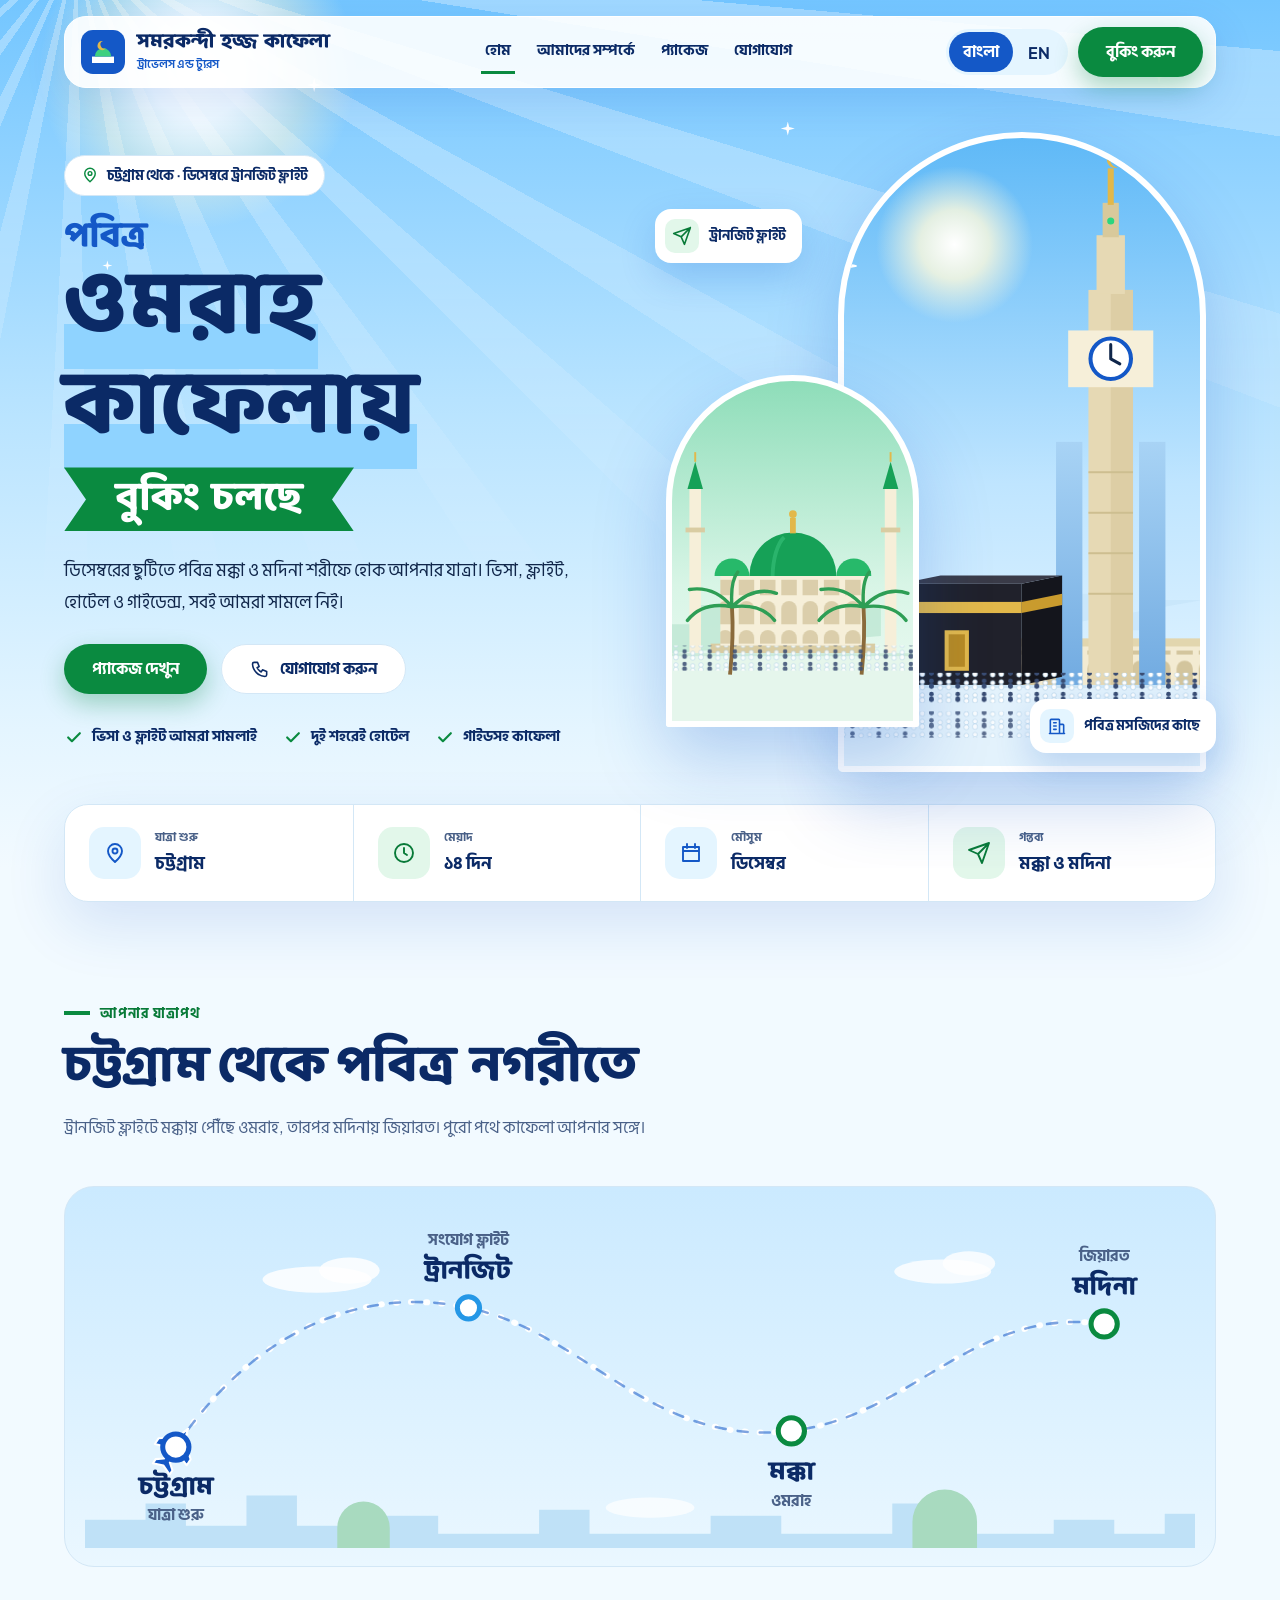
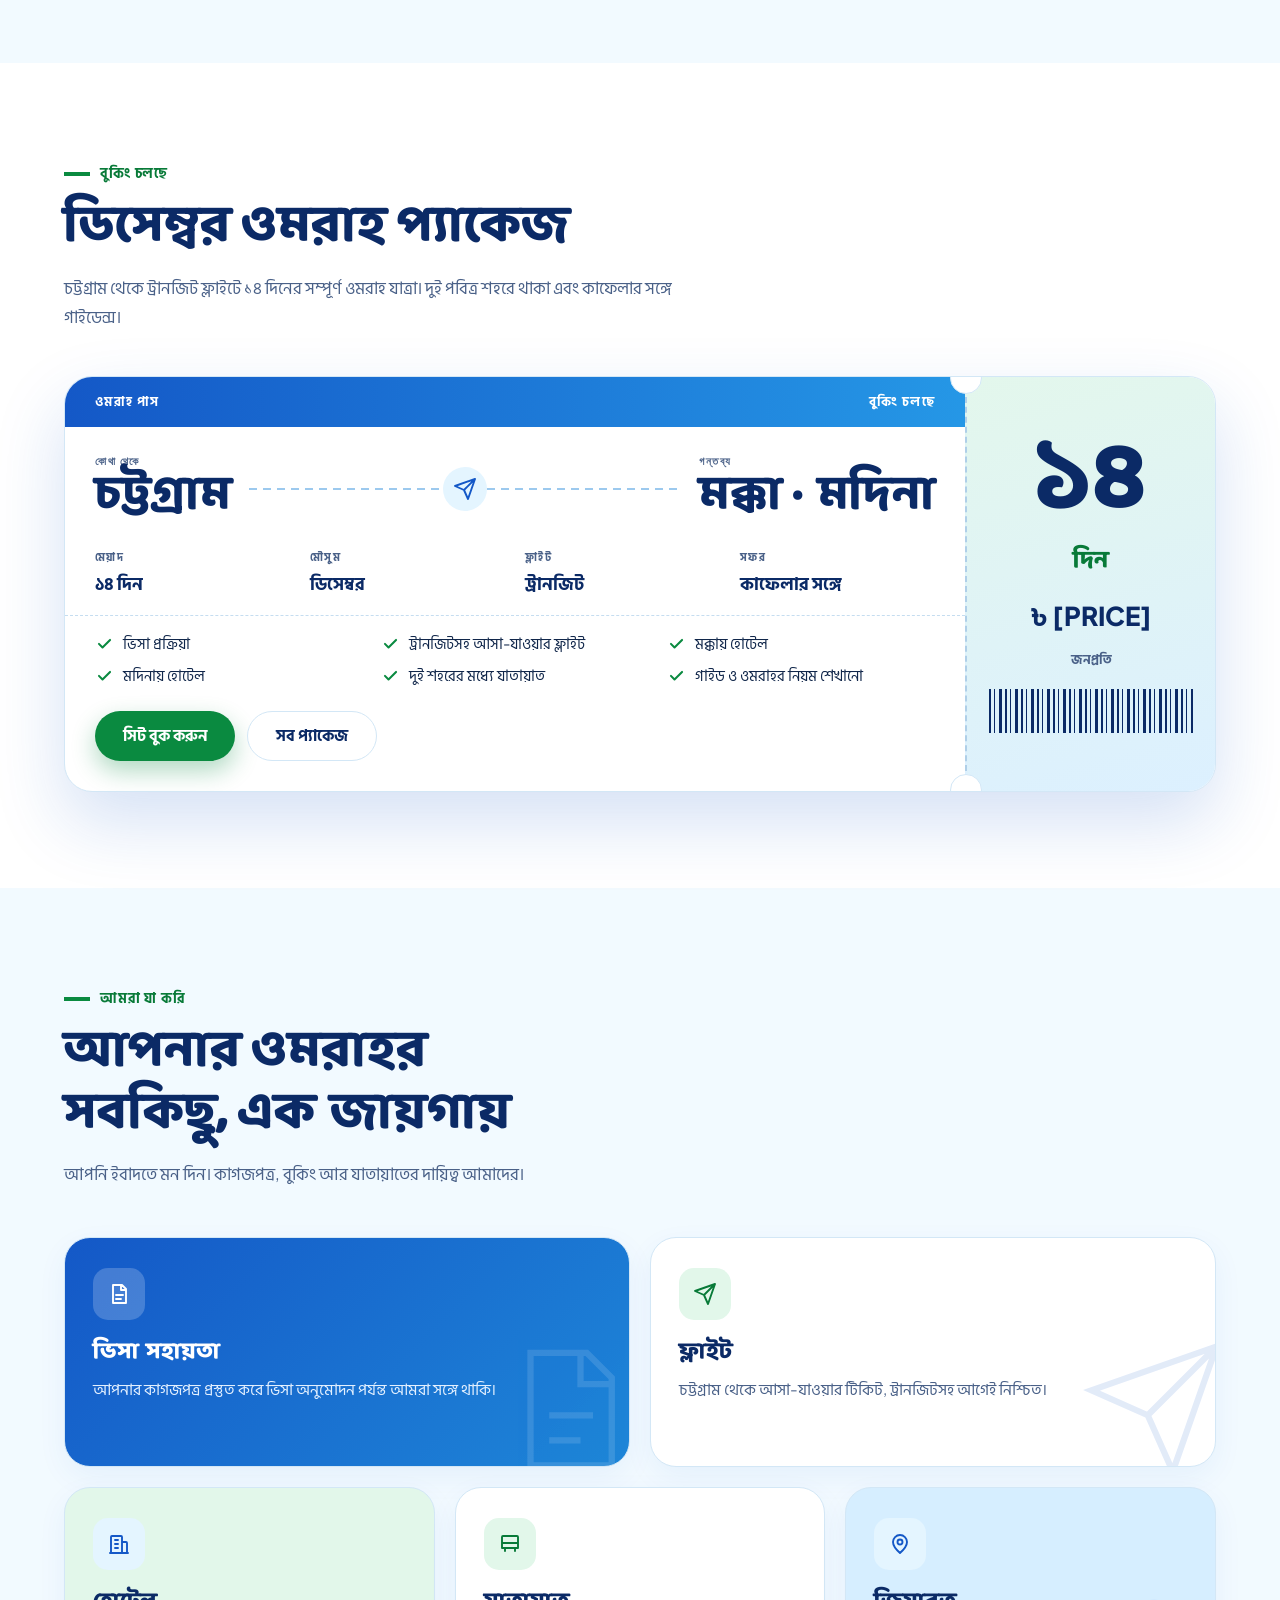
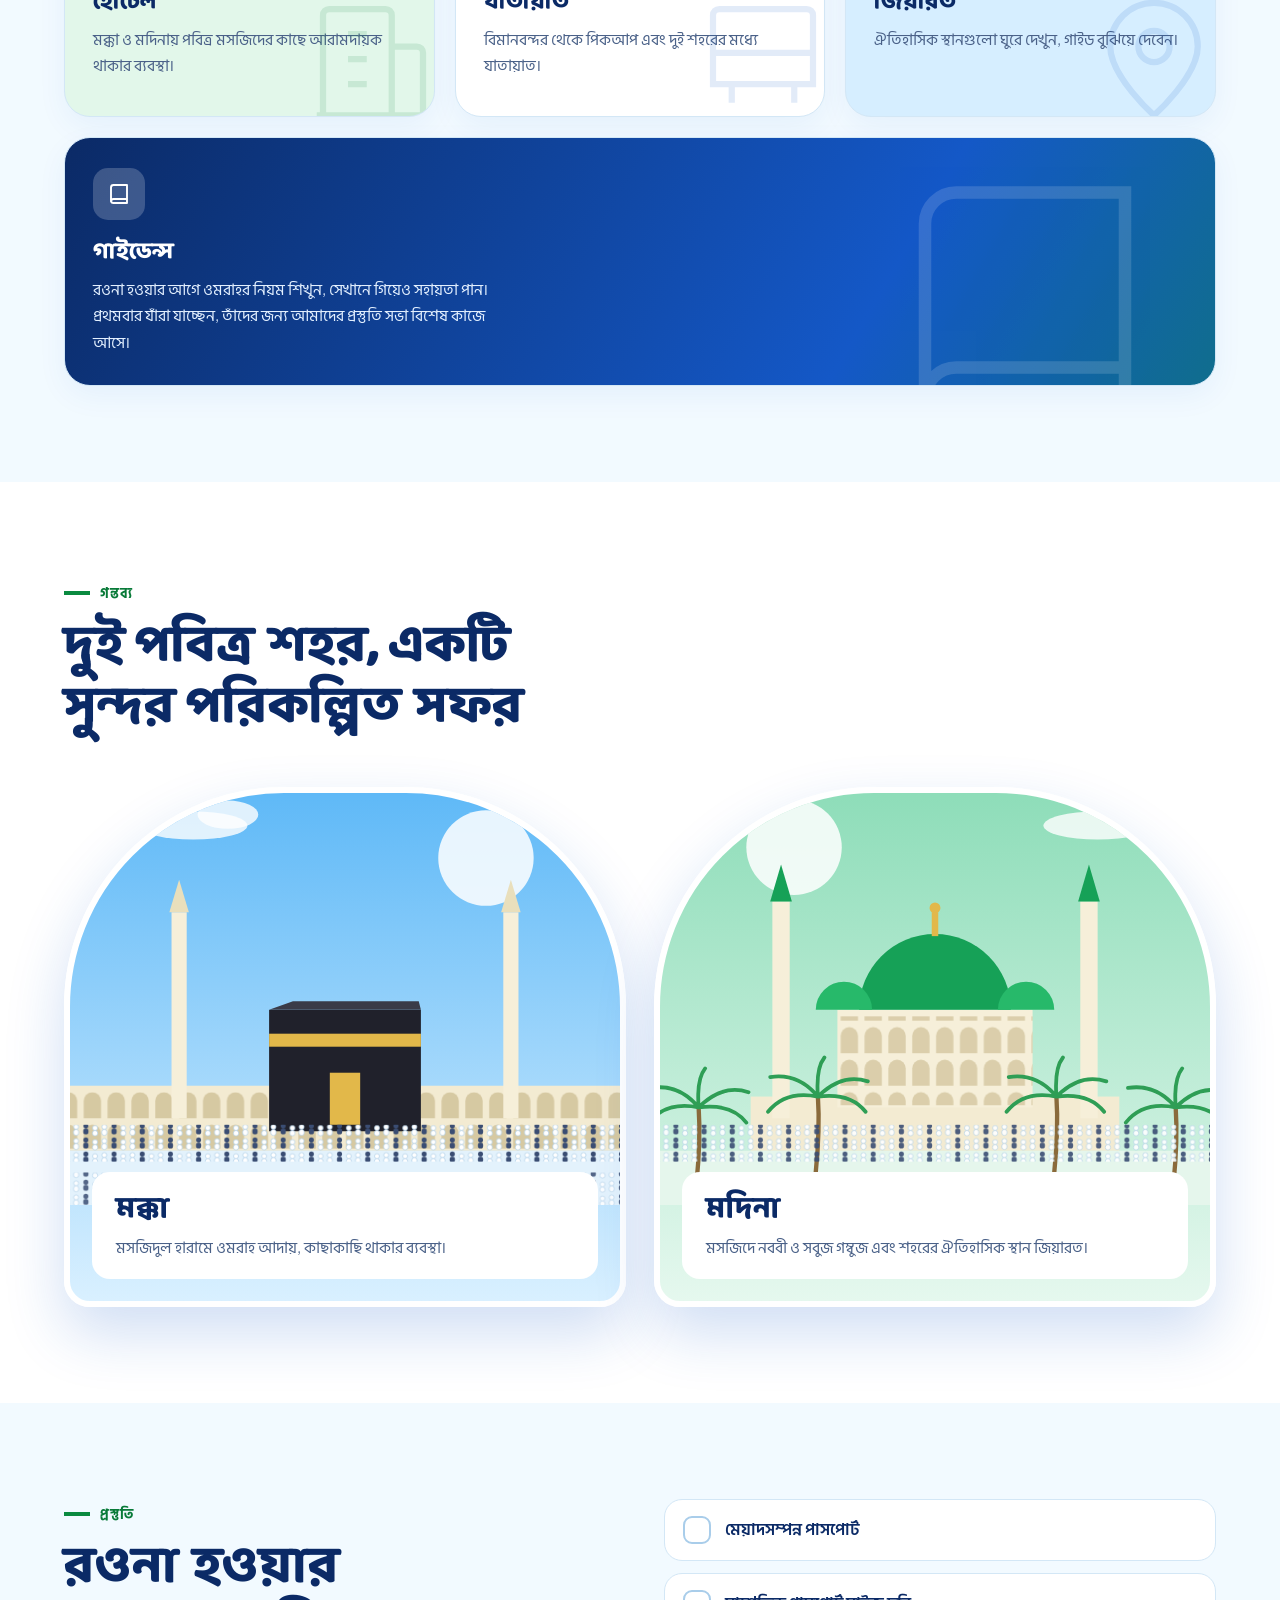
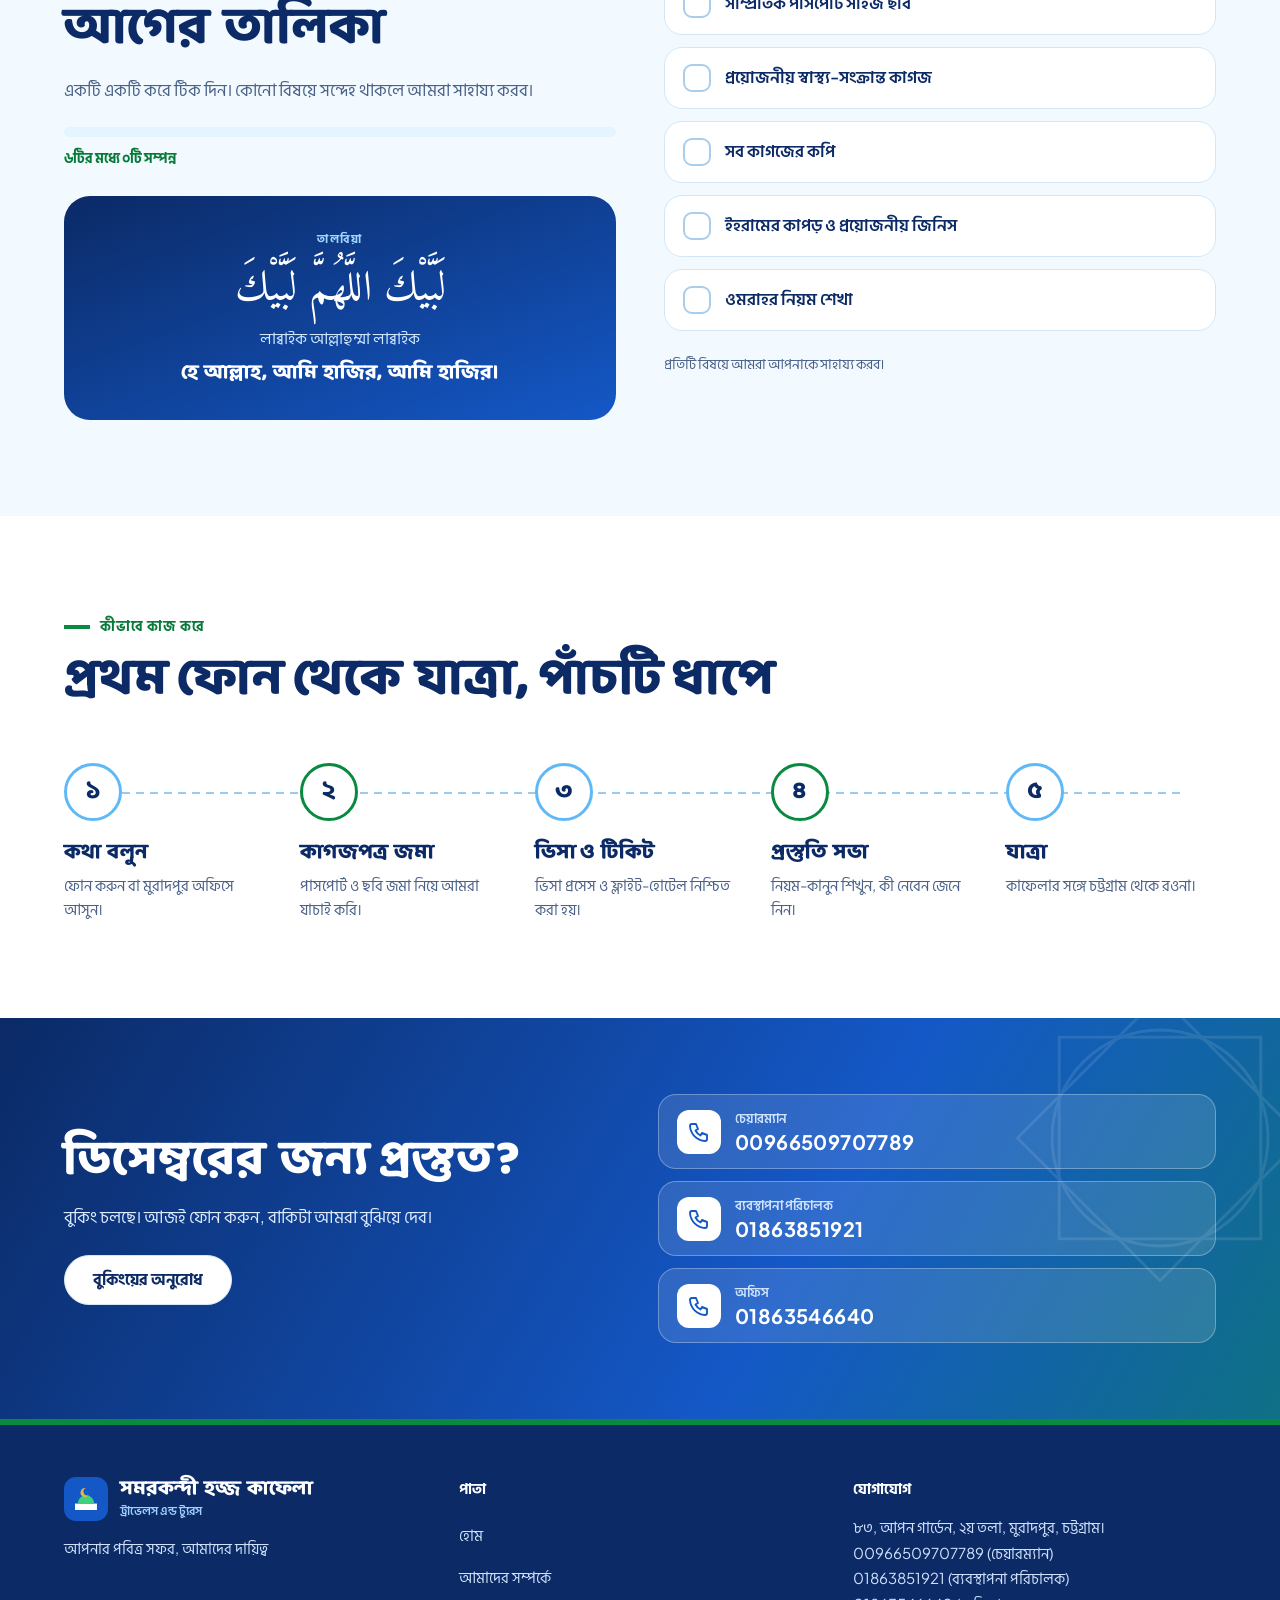
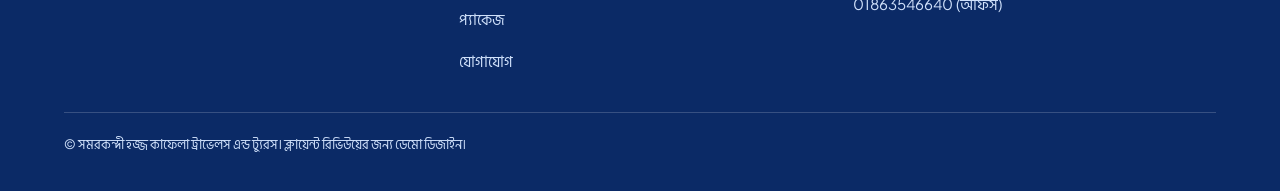
==== index.html @ 29c3125c "Initial commit" ====
<!doctype html>
<html lang="bn">
<head>
  <meta charset="utf-8">
  <meta name="viewport" content="width=device-width, initial-scale=1">
  <title data-i18n="meta_home_title">সমরকন্দী হজ্জ কাফেলা ট্রাভেলস এন্ড ট্যুরস | হজ্জ ও ওমরাহ, চট্টগ্রাম</title>
  <meta name="description" content="চট্টগ্রামের মুরাদপুর থেকে হজ্জ ও ওমরাহ প্যাকেজ: ভিসা, ফ্লাইট, হোটেল ও অভিজ্ঞ গাইড একসাথে।" data-i18n-attr="content:meta_home_desc">
  
  <meta name="theme-color" content="#1458C7">
  <meta property="og:type" content="website">
  <meta property="og:title" content="Samarkandi Hajj Kafela Travels & Tours | Hajj & Umrah, Chattogram">
  <link rel="icon" href="assets/favicon.svg" type="image/svg+xml">
  <link rel="preconnect" href="https://fonts.googleapis.com">
  <link rel="preconnect" href="https://fonts.gstatic.com" crossorigin>
  <link rel="stylesheet" href="https://fonts.googleapis.com/css2?family=Amiri&family=Baloo+Da+2:wght@600;800&family=Hind+Siliguri:wght@400;600&family=Plus+Jakarta+Sans:wght@500;700;800&display=swap">
  <link rel="stylesheet" href="css/styles.css">
  <script type="application/ld+json">
  {
    "@context": "https://schema.org",
    "@type": "TravelAgency",
    "name": "সমরকন্দী হজ্জ কাফেলা ট্রাভেলস এন্ড ট্যুরস",
    "alternateName": "Samarkandi Hajj Kafela Travels & Tours",
    "address": { "@type": "PostalAddress", "streetAddress": "83 Apon Garden, 2nd floor, Muradpur", "addressLocality": "Chattogram", "addressCountry": "BD" },
    "telephone": "+8801863546640"
  }
  </script>
</head>
<body>
<a class="skip" href="#main" data-i18n="skip">মূল অংশে যান</a>
<div class="shell">
  <svg width="0" height="0" style="position:absolute" aria-hidden="true">
    <defs>
      <pattern id="crowd" width="26" height="13" patternUnits="userSpaceOnUse">
        <circle cx="4" cy="4" r="2.3" fill="#fff" stroke="#A9CCE6" stroke-width=".6"/>
        <rect x="1.6" y="6.4" width="4.8" height="5.4" rx="2.2" fill="#fff" stroke="#A9CCE6" stroke-width=".6"/>
        <circle cx="13" cy="3" r="2.3" fill="#3A4D73"/>
        <rect x="10.6" y="5.4" width="4.8" height="5.4" rx="2.2" fill="#3A4D73"/>
        <circle cx="21.5" cy="5" r="2.3" fill="#fff" stroke="#A9CCE6" stroke-width=".6"/>
        <rect x="19.1" y="7.4" width="4.8" height="4.8" rx="2.2" fill="#fff" stroke="#A9CCE6" stroke-width=".6"/>
      </pattern>
      <pattern id="arch" width="22" height="30" patternUnits="userSpaceOnUse">
        <path d="M3 30V14a8 8 0 0 1 16 0v16z" fill="#B9A672"/>
      </pattern>
      <linearGradient id="glassg" x1="0" y1="0" x2="0" y2="1">
        <stop offset="0" stop-color="#A8D3F5"/>
        <stop offset="1" stop-color="#6FA9E0"/>
      </linearGradient>
      <g id="palm">
        <path d="M0 0q4-40 2-70" stroke="#8A6A3B" stroke-width="4" fill="none"/>
        <path d="M2 -70q-30-6-46 14M2 -70q-18-22-44-18M2 -70q22-22 46-14M2 -70q30-4 44 14M2 -70q-2-26 6-36" stroke="#2E9E55" stroke-width="3.5" stroke-linecap="round" fill="none"/>
      </g>
      <g id="bird">
        <path d="M1 8Q6 0 12 6Q18 0 23 8" fill="none" stroke="#1B3B6B" stroke-width="1.8" stroke-linecap="round"/>
      </g>
    </defs>
  </svg>
  <div class="top">
    <div class="deco" aria-hidden="true">
      <div class="rays">
      </div>
      <div class="sun">
      </div>
      <span class="sp" style="left:24%;top:9%"></span> <span class="sp" style="left:44%;top:5%;animation-delay:-1.2s"></span> <span class="sp" style="left:61%;top:14%;animation-delay:-2.4s"></span> <span class="sp" style="left:90%;top:8%;animation-delay:-.6s"></span> <span class="sp" style="left:8%;top:30%;animation-delay:-2.9s;width:10px;height:10px"></span>
      <div class="cl" style="top:12%;animation-duration:95s;animation-delay:-30s">
      </div>
      <div class="cl" style="top:34%;width:280px;animation-duration:130s;animation-delay:-100s;opacity:.8">
      </div>
      <div class="cl" style="top:52%;width:180px;animation-duration:110s;animation-delay:-55s;opacity:.7">
      </div>
      <div class="bd" style="top:18%;animation-duration:46s;animation-delay:-8s">
        <svg viewBox="0 0 24 10">
          <path d="M1 8Q6 0 12 6Q18 0 23 8"/>
        </svg>
      </div>
      <div class="bd" style="top:26%;width:20px;animation-duration:58s;animation-delay:-30s">
        <svg viewBox="0 0 24 10">
          <path d="M1 8Q6 0 12 6Q18 0 23 8"/>
        </svg>
      </div>
      <div class="bd" style="top:11%;width:16px;animation-duration:64s;animation-delay:-45s">
        <svg viewBox="0 0 24 10">
          <path d="M1 8Q6 0 12 6Q18 0 23 8"/>
        </svg>
      </div>
    </div>
    <header class="nav">
      <div class="nav-in">
        <a class="brand" href="index.html" aria-label="হোম পেজ" data-i18n-attr="aria-label:home_page">
          <svg width="44" height="44" viewBox="0 0 48 48" aria-hidden="true">
            <rect width="48" height="48" rx="13" fill="#1458C7"/>
            <path d="M12 36h24v-7H12z" fill="#fff"/>
            <path d="M15 29a9 9 0 0 1 18 0z" fill="#3FD07F"/>
            <path d="M24 12a5 5 0 1 0 3 8 4 4 0 1 1-3-8z" fill="#E2B84A"/>
          </svg>
          <span><b data-i18n="samarkandi_hajj_kafela">সমরকন্দী হজ্জ কাফেলা</b><small data-i18n="travels_and_tours">ট্রাভেলস এন্ড ট্যুরস</small></span> </a>
        <nav class="links" aria-label="Main">
          <a class="nl on" aria-current="page" href="index.html" data-i18n="home">হোম</a> <a class="nl" aria-current="false" href="about.html" data-i18n="about_us">আমাদের সম্পর্কে</a> <a class="nl" aria-current="false" href="packages.html" data-i18n="packages">প্যাকেজ</a> <a class="nl" aria-current="false" href="contact.html" data-i18n="contact">যোগাযোগ</a>
        </nav>
        <div class="right">
          <div class="lang" role="group" aria-label="Language">
            <button type="button" class="on" data-lang="bn" lang="bn" aria-pressed="true" data-noi18n="1">
              বাংলা
            </button>
            <button type="button" class="" data-lang="en" lang="en" aria-pressed="false" data-noi18n="1">
              EN
            </button>
          </div>
          <a class="btn btn-g" href="contact.html" data-i18n="book_now">বুকিং করুন</a>
        </div>
      </div>
    </header>
    <div class="hero">
      <div>
        <span class="pill">
          <svg class="ic" viewBox="0 0 24 24">
            <path d="M12 21s-7-6.2-7-11a7 7 0 0 1 14 0c0 4.8-7 11-7 11z"/>
            <circle cx="12" cy="10" r="2.5"/>
          </svg>
          <span data-i18n="from_chattogram_december_transit">চট্টগ্রাম থেকে · ডিসেম্বরে ট্রানজিট ফ্লাইট</span></span>
        <p class="h1a" data-i18n="sacred">
          পবিত্র
        </p>
        <h1 class="h1b">
          <span class="hl" data-i18n="umrah_kafela">ওমরাহ কাফেলায়</span>
        </h1>
        <div class="rib" data-i18n="bookings_open">
          বুকিং চলছে
        </div>
        <p class="lead" data-i18n="spend_your_december_break">
          ডিসেম্বরের ছুটিতে পবিত্র মক্কা ও মদিনা শরীফে হোক আপনার যাত্রা। ভিসা, ফ্লাইট, হোটেল ও গাইডেন্স, সবই আমরা সামলে নিই।
        </p>
        <div class="ctas">
          <a class="btn btn-g" href="packages.html" data-i18n="view_packages">প্যাকেজ দেখুন</a> <a class="btn btn-w" href="contact.html">
            <svg class="ic" viewBox="0 0 24 24">
              <path d="M5 4h4l2 5-2.5 1.5a11 11 0 0 0 5 5L15 13l5 2v4a2 2 0 0 1-2 2A16 16 0 0 1 3 6a2 2 0 0 1 2-2z"/>
            </svg>
            <span data-i18n="contact_us">যোগাযোগ করুন</span></a>
        </div>
        <ul class="mini">
          <li>
            <svg class="ic" viewBox="0 0 24 24">
              <path d="M5 12.5l4.5 4.5L19 7.5"/>
            </svg>
            <span data-i18n="visa_and_flights_handled">ভিসা ও ফ্লাইট আমরা সামলাই</span>
          </li>
          <li>
            <svg class="ic" viewBox="0 0 24 24">
              <path d="M5 12.5l4.5 4.5L19 7.5"/>
            </svg>
            <span data-i18n="hotels_in_both_cities">দুই শহরেই হোটেল</span>
          </li>
          <li>
            <svg class="ic" viewBox="0 0 24 24">
              <path d="M5 12.5l4.5 4.5L19 7.5"/>
            </svg>
            <span data-i18n="guided_kafela">গাইডসহ কাফেলা</span>
          </li>
        </ul>
      </div>
      <div class="arts" aria-hidden="true">
        <div class="arch big">
          <div class="sunb">
          </div>
          <div class="cl s" style="top:16%;animation-duration:38s;animation-delay:-6s">
          </div>
          <div class="cl s" style="top:34%;width:70px;animation-duration:52s;animation-delay:-30s;opacity:.8">
          </div>
          <div class="fly">
            <span class="trail"></span>
            <svg viewBox="0 0 64 24">
              <ellipse cx="32" cy="12" rx="28" ry="3.2" fill="#fff"/>
              <path d="M26 12L16 2h6l14 10zM26 12L16 22h6l14-10z" fill="#EAF6FF"/>
              <path d="M6 12L1 4h5l7 8zM6 12L1 20h5l7-8z" fill="#fff"/>
            </svg>
          </div>
          <svg class="sc" viewBox="0 0 360 620" preserveAspectRatio="xMidYMax slice">
            <path d="M0 520V470h40v-24h34v34h46v-40h40v30h60v-20h46v36h50v-30h44z" fill="#C9E7FB" opacity=".9"/>
            <rect y="500" width="360" height="50" fill="#F3EBD2"/>
            <rect y="506" width="360" height="44" fill="url(#arch)" opacity=".55"/>
            <rect y="494" width="360" height="8" fill="#E2D6AE"/>
            <rect x="26" y="330" width="14" height="170" fill="#F6EFD9"/>
            <rect x="22" y="368" width="22" height="5" fill="#D9CCA2"/>
            <path d="M24 330L33 300L42 330z" fill="#E9DFBC"/>
            <rect x="32" y="288" width="2" height="12" fill="#E2B84A"/>
            <rect x="214" y="300" width="26" height="250" fill="url(#glassg)"/>
            <rect x="296" y="300" width="26" height="250" fill="url(#glassg)"/>
            <rect x="246" y="150" width="44" height="400" fill="#E6D9B4"/>
            <rect x="268" y="150" width="22" height="400" fill="#D8C99B" opacity=".6"/>
            <path d="M246 330h44M246 370h44M246 410h44M246 450h44" stroke="#CDBE90" stroke-width="2"/>
            <rect x="226" y="190" width="84" height="56" fill="#F6EFD9"/>
            <circle cx="268" cy="218" r="20" fill="#fff" stroke="#1458C7" stroke-width="4"/>
            <path d="M268 218V204M268 218l9 5" stroke="#10264A" stroke-width="3" stroke-linecap="round" fill="none"/>
            <rect x="254" y="96" width="28" height="58" fill="#E6D9B4"/>
            <rect x="260" y="64" width="16" height="34" fill="#D8C99B"/>
            <rect x="265" y="30" width="6" height="36" fill="#E2B84A"/>
            <path d="M275 14a8 8 0 1 0 0 15a6 6 0 1 1 0-15z" fill="#E2B84A"/>
            <circle class="beacon" cx="268" cy="82" r="3.5" fill="#2BD67F"/>
            <rect x="60" y="440" width="120" height="100" fill="#20212B"/>
            <path d="M180 440l40-8v100l-40 8z" fill="#14151C"/>
            <path d="M60 440l40-8h120l-40 8z" fill="#3A3B48"/>
            <rect class="gold" x="60" y="458" width="120" height="11" fill="#E2B84A"/>
            <path class="gold" d="M180 458l40-8v11l-40 8z" fill="#C99B2E"/>
            <rect x="104" y="486" width="24" height="40" fill="#E2B84A"/>
            <rect x="108" y="490" width="16" height="32" fill="#B88A22"/>
            <rect y="540" width="360" height="80" fill="#E3F2FC"/>
            <rect y="540" width="360" height="3" fill="#CFE6F6"/>
            <rect x="0" y="528" width="360" height="30" fill="url(#crowd)"/>
            <rect x="0" y="566" width="360" height="26" fill="url(#crowd)" opacity=".8"/>
          </svg>
        </div>
        <div class="arch sm">
          <svg class="sc" viewBox="0 0 250 400" preserveAspectRatio="xMidYMax slice">
            <path d="M0 330V300h30v-20h30v26h40v-30h36v24h40v-18h40v30z" fill="#BFE8D4" opacity=".8"/>
            <rect x="40" y="320" width="170" height="10" fill="#D9CCA2"/>
            <rect x="50" y="250" width="150" height="72" fill="#F6EFD9"/>
            <rect x="50" y="254" width="150" height="66" fill="url(#arch)" opacity=".45"/>
            <path d="M80 250a45 45 0 0 1 90 0z" fill="#16A157"/>
            <path d="M104 250a18 45 0 0 1 12-40" stroke="#38C17A" stroke-width="4" fill="none" opacity=".6"/>
            <rect x="122" y="190" width="6" height="16" fill="#E2B84A"/>
            <circle cx="125" cy="186" r="4" fill="#E2B84A"/>
            <path d="M44 250a18 18 0 0 1 36 0z" fill="#27B96A"/>
            <path d="M170 250a18 18 0 0 1 36 0z" fill="#27B96A"/>
            <rect x="18" y="160" width="12" height="170" fill="#F6EFD9"/>
            <rect x="14" y="200" width="20" height="5" fill="#D9CCA2"/>
            <path d="M16 160L24 132L32 160z" fill="#16A157"/>
            <rect x="23" y="122" width="2" height="10" fill="#E2B84A"/>
            <rect x="220" y="160" width="12" height="170" fill="#F6EFD9"/>
            <rect x="216" y="200" width="20" height="5" fill="#D9CCA2"/>
            <path d="M218 160L226 132L234 160z" fill="#16A157"/>
            <rect x="225" y="122" width="2" height="10" fill="#E2B84A"/>
            <rect y="330" width="250" height="70" fill="#E5F6EC"/>
            <rect y="330" width="250" height="3" fill="#CDEBDA"/>
            <use href="#palm" x="60" y="352"/>
            <use href="#palm" x="196" y="352"/>
            <rect x="0" y="322" width="250" height="26" fill="url(#crowd)" opacity=".85"/>
          </svg>
        </div>
        <div class="chip a">
          <i>
            <svg class="ic" viewBox="0 0 24 24">
              <path d="M22 2L11 13 M22 2l-7 20-4-9-9-4z"/>
            </svg>
            </i><span data-i18n="transit_flight">ট্রানজিট ফ্লাইট</span>
        </div>
        <div class="chip b">
          <i>
            <svg class="ic" viewBox="0 0 24 24">
              <path d="M4 21V5a1 1 0 0 1 1-1h9a1 1 0 0 1 1 1v16 M15 10h4a1 1 0 0 1 1 1v10 M3 21h18 M8 8h3 M8 12h3 M8 16h3"/>
            </svg>
            </i><span data-i18n="near_the_holy_mosques">পবিত্র মসজিদের কাছে</span>
        </div>
      </div>
    </div>
  </div>
  <main id="main" class="pg">
    <div class="wrap facts">
      <div class="facts-in">
        <div>
          <span class="ico ">
            <svg class="ic" viewBox="0 0 24 24">
              <path d="M12 21s-7-6.2-7-11a7 7 0 0 1 14 0c0 4.8-7 11-7 11z M12 7.5a2.5 2.5 0 1 0 0 5 2.5 2.5 0 0 0 0-5z"/>
            </svg>
            </span><span><small data-i18n="departure">যাত্রা শুরু</small><b data-i18n="chattogram">চট্টগ্রাম</b></span>
        </div>
        <div>
          <span class="ico g">
            <svg class="ic" viewBox="0 0 24 24">
              <path d="M12 3a9 9 0 1 0 0 18 9 9 0 0 0 0-18z M12 7v5l3 2"/>
            </svg>
            </span><span><small data-i18n="duration">মেয়াদ</small><b data-i18n="n_14_days">১৪ দিন</b></span>
        </div>
        <div>
          <span class="ico ">
            <svg class="ic" viewBox="0 0 24 24">
              <path d="M4 6h16v14H4z M4 10h16 M8 3v4 M16 3v4"/>
            </svg>
            </span><span><small data-i18n="season">মৌসুম</small><b data-i18n="december">ডিসেম্বর</b></span>
        </div>
        <div>
          <span class="ico g">
            <svg class="ic" viewBox="0 0 24 24">
              <path d="M22 2L11 13 M22 2l-7 20-4-9-9-4z"/>
            </svg>
            </span><span><small data-i18n="route">গন্তব্য</small><b data-i18n="makkah_and_madinah">মক্কা ও মদিনা</b></span>
        </div>
      </div>
    </div>
    <section class="sec">
      <div class="wrap">
        <span class="eyebrow" data-i18n="your_route">আপনার যাত্রাপথ</span>
        <h2 class="h2" data-i18n="from_chattogram_to_the">
          চট্টগ্রাম থেকে পবিত্র নগরীতে
        </h2>
        <p class="sub" data-i18n="fly_on_a_transit">
          ট্রানজিট ফ্লাইটে মক্কায় পৌঁছে ওমরাহ, তারপর মদিনায় জিয়ারত। পুরো পথে কাফেলা আপনার সঙ্গে।
        </p>
        <div class="route">
          <svg class="rt" viewBox="0 0 1100 330" aria-hidden="true">
            <path d="M0 330V302h60v-16h40v22h60v-30h50v30h80v-10h60v18h100v-24h50v24h120v-18h70v18h110v-30h40v30h120v-14h60v14h50v-20h50v20H1100V330z" fill="#BFE1F7"/>
            <path d="M250 330v-20a26 26 0 0 1 52 0v20z" fill="#A8DABF"/>
            <path d="M820 330v-26a32 32 0 0 1 64 0v26z" fill="#A8DABF"/>
            <ellipse cx="230" cy="64" rx="54" ry="13" fill="#fff" opacity=".85"/>
            <ellipse cx="262" cy="55" rx="30" ry="13" fill="#fff" opacity=".85"/>
            <ellipse cx="850" cy="56" rx="48" ry="12" fill="#fff" opacity=".8"/>
            <ellipse cx="876" cy="48" rx="26" ry="12" fill="#fff" opacity=".8"/>
            <ellipse cx="560" cy="290" rx="44" ry="10" fill="#fff" opacity=".7"/>
            <path d="M90 230 C170 110 280 70 380 92 C500 118 560 230 700 214 C820 200 880 90 1010 108" fill="none" stroke="#fff" stroke-width="6" stroke-linecap="round" stroke-dasharray="1 14"/>
            <path d="M90 230 C170 110 280 70 380 92 C500 118 560 230 700 214 C820 200 880 90 1010 108" fill="none" stroke="#1458C7" stroke-width="2.5" stroke-linecap="round" stroke-dasharray="10 12" opacity=".55"/>
            <g class="pl">
              <path d="M22 0L10 -3.5L-2 -19L-9 -19L-3.5 -3.5L-16 -3.5L-21 -10L-26 -10L-22 0L-26 10L-21 10L-16 3.5L-3.5 3.5L-9 19L-2 19L10 3.5Z" fill="#1458C7" stroke="#fff" stroke-width="2" stroke-linejoin="round"/>
            </g>
            <circle cx="90" cy="230" r="13" fill="#fff" stroke="#1458C7" stroke-width="5"/>
            <circle cx="380" cy="92" r="11" fill="#fff" stroke="#2597E6" stroke-width="5"/>
            <circle cx="700" cy="214" r="13" fill="#fff" stroke="#0A8A40" stroke-width="5"/>
            <circle cx="1010" cy="108" r="13" fill="#fff" stroke="#0A8A40" stroke-width="5"/>
            <text class="lbl" x="90" y="276" text-anchor="middle" data-i18n="chattogram">চট্টগ্রাম</text> <text class="sml" x="90" y="302" text-anchor="middle" data-i18n="departure">যাত্রা শুরু</text> <text class="lbl" x="380" y="62" text-anchor="middle" data-i18n="transit">ট্রানজিট</text> <text class="sml" x="380" y="30" text-anchor="middle" data-i18n="connecting_flight">সংযোগ ফ্লাইট</text> <text class="lbl" x="700" y="262" text-anchor="middle" data-i18n="makkah">মক্কা</text> <text class="sml" x="700" y="288" text-anchor="middle" data-i18n="umrah">ওমরাহ</text> <text class="lbl" x="1010" y="78" text-anchor="middle" data-i18n="madinah">মদিনা</text> <text class="sml" x="1010" y="46" text-anchor="middle" data-i18n="ziyarah">জিয়ারত</text>
          </svg>
          <ol class="rtm">
            <li>
              <span class="dot "></span><b data-i18n="chattogram">চট্টগ্রাম</b><small data-i18n="departure">যাত্রা শুরু</small>
            </li>
            <li>
              <span class="dot b"></span><b data-i18n="transit">ট্রানজিট</b><small data-i18n="connecting_flight">সংযোগ ফ্লাইট</small>
            </li>
            <li>
              <span class="dot g"></span><b data-i18n="makkah">মক্কা</b><small data-i18n="umrah">ওমরাহ</small>
            </li>
            <li>
              <span class="dot g"></span><b data-i18n="madinah">মদিনা</b><small data-i18n="ziyarah">জিয়ারত</small>
            </li>
          </ol>
        </div>
      </div>
    </section>
    <section class="sec alt pat">
      <div class="wrap">
        <span class="eyebrow" data-i18n="now_booking">বুকিং চলছে</span>
        <h2 class="h2" data-i18n="december_umrah_package">
          ডিসেম্বর ওমরাহ প্যাকেজ
        </h2>
        <p class="sub" data-i18n="a_complete_14_day">
          চট্টগ্রাম থেকে ট্রানজিট ফ্লাইটে ১৪ দিনের সম্পূর্ণ ওমরাহ যাত্রা। দুই পবিত্র শহরে থাকা এবং কাফেলার সঙ্গে গাইডেন্স।
        </p>
        <div class="pass">
          <div class="pass-body">
            <div class="pass-top">
              <span data-i18n="umrah_pass">ওমরাহ পাস</span><span data-i18n="booking_open">বুকিং চলছে</span>
            </div>
            <div class="pr">
              <div class="big-c">
                <small data-i18n="from">কোথা থেকে</small><span data-i18n="chattogram">চট্টগ্রাম</span>
              </div>
              <div class="dash">
                <span>
                  <svg class="ic" viewBox="0 0 24 24">
                    <path d="M22 2L11 13 M22 2l-7 20-4-9-9-4z"/>
                  </svg>
                  </span>
              </div>
              <div class="big-c">
                <small data-i18n="to">গন্তব্য</small><span data-i18n="makkah_madinah">মক্কা · মদিনা</span>
              </div>
            </div>
            <div class="pf">
              <div>
                <small data-i18n="duration_2">মেয়াদ</small><b data-i18n="n_14_days">১৪ দিন</b>
              </div>
              <div>
                <small data-i18n="season_2">মৌসুম</small><b data-i18n="december">ডিসেম্বর</b>
              </div>
              <div>
                <small data-i18n="flight">ফ্লাইট</small><b data-i18n="transit">ট্রানজিট</b>
              </div>
              <div>
                <small data-i18n="travel">সফর</small><b data-i18n="with_kafela">কাফেলার সঙ্গে</b>
              </div>
            </div>
            <ul class="pass-ticks">
              <li>
                <svg class="ic" viewBox="0 0 24 24">
                  <path d="M5 12.5l4.5 4.5L19 7.5"/>
                </svg>
                <span data-i18n="visa_processing">ভিসা প্রক্রিয়া</span>
              </li>
              <li>
                <svg class="ic" viewBox="0 0 24 24">
                  <path d="M5 12.5l4.5 4.5L19 7.5"/>
                </svg>
                <span data-i18n="return_flight_with_transit">ট্রানজিটসহ আসা-যাওয়ার ফ্লাইট</span>
              </li>
              <li>
                <svg class="ic" viewBox="0 0 24 24">
                  <path d="M5 12.5l4.5 4.5L19 7.5"/>
                </svg>
                <span data-i18n="hotel_in_makkah">মক্কায় হোটেল</span>
              </li>
              <li>
                <svg class="ic" viewBox="0 0 24 24">
                  <path d="M5 12.5l4.5 4.5L19 7.5"/>
                </svg>
                <span data-i18n="hotel_in_madinah">মদিনায় হোটেল</span>
              </li>
              <li>
                <svg class="ic" viewBox="0 0 24 24">
                  <path d="M5 12.5l4.5 4.5L19 7.5"/>
                </svg>
                <span data-i18n="transport_between_the_cities">দুই শহরের মধ্যে যাতায়াত</span>
              </li>
              <li>
                <svg class="ic" viewBox="0 0 24 24">
                  <path d="M5 12.5l4.5 4.5L19 7.5"/>
                </svg>
                <span data-i18n="guide_and_umrah_rites">গাইড ও ওমরাহর নিয়ম শেখানো</span>
              </li>
            </ul>
            <div class="pass-cta">
              <a class="btn btn-g" href="contact.html" data-i18n="reserve_a_seat">সিট বুক করুন</a> <a class="btn btn-w" href="packages.html" data-i18n="all_packages">সব প্যাকেজ</a>
            </div>
          </div>
          <div class="stub">
            <div class="n" data-i18n="n_14">
              ১৪
            </div>
            <div class="d" data-i18n="days">
              দিন
            </div>
            <div class="p">
              ৳ [PRICE]
            </div>
            <small data-i18n="per_person">জনপ্রতি</small>
            <div class="bars" aria-hidden="true">
            </div>
          </div>
        </div>
      </div>
    </section>
    <section class="sec">
      <div class="wrap">
        <span class="eyebrow" data-i18n="what_we_arrange">আমরা যা করি</span>
        <h2 class="h2" data-i18n="everything_for_your_umrah">
          আপনার ওমরাহর সবকিছু, এক জায়গায়
        </h2>
        <p class="sub" data-i18n="you_focus_on_worship">
          আপনি ইবাদতে মন দিন। কাগজপত্র, বুকিং আর যাতায়াতের দায়িত্ব আমাদের।
        </p>
        <div class="bento">
          <article class="tile t1">
            <svg class="ghost" viewBox="0 0 24 24" aria-hidden="true">
              <path d="M6 3h9l4 4v14H6z M14 3v5h5 M9 13h7 M9 17h5"/>
            </svg>
            <span class="ico ">
              <svg class="ic" viewBox="0 0 24 24">
                <path d="M6 3h9l4 4v14H6z M14 3v5h5 M9 13h7 M9 17h5"/>
              </svg>
              </span>
            <h3 data-i18n="visa_support">
              ভিসা সহায়তা
            </h3>
            <p data-i18n="we_prepare_your_documents">
              আপনার কাগজপত্র প্রস্তুত করে ভিসা অনুমোদন পর্যন্ত আমরা সঙ্গে থাকি।
            </p>
          </article>
          <article class="tile t2">
            <svg class="ghost" viewBox="0 0 24 24" aria-hidden="true">
              <path d="M22 2L11 13 M22 2l-7 20-4-9-9-4z"/>
            </svg>
            <span class="ico g">
              <svg class="ic" viewBox="0 0 24 24">
                <path d="M22 2L11 13 M22 2l-7 20-4-9-9-4z"/>
              </svg>
              </span>
            <h3 data-i18n="flights">
              ফ্লাইট
            </h3>
            <p data-i18n="return_tickets_from_chattogram">
              চট্টগ্রাম থেকে আসা-যাওয়ার টিকিট, ট্রানজিটসহ আগেই নিশ্চিত।
            </p>
          </article>
          <article class="tile t3">
            <svg class="ghost" viewBox="0 0 24 24" aria-hidden="true">
              <path d="M4 21V5a1 1 0 0 1 1-1h9a1 1 0 0 1 1 1v16 M15 10h4a1 1 0 0 1 1 1v10 M3 21h18 M8 8h3 M8 12h3 M8 16h3"/>
            </svg>
            <span class="ico ">
              <svg class="ic" viewBox="0 0 24 24">
                <path d="M4 21V5a1 1 0 0 1 1-1h9a1 1 0 0 1 1 1v16 M15 10h4a1 1 0 0 1 1 1v10 M3 21h18 M8 8h3 M8 12h3 M8 16h3"/>
              </svg>
              </span>
            <h3 data-i18n="hotels">
              হোটেল
            </h3>
            <p data-i18n="comfortable_stays_in_makkah">
              মক্কা ও মদিনায় পবিত্র মসজিদের কাছে আরামদায়ক থাকার ব্যবস্থা।
            </p>
          </article>
          <article class="tile t4">
            <svg class="ghost" viewBox="0 0 24 24" aria-hidden="true">
              <path d="M5 4h14a1 1 0 0 1 1 1v11H4V5a1 1 0 0 1 1-1z M4 11h16 M7 16v3 M17 16v3"/>
            </svg>
            <span class="ico g">
              <svg class="ic" viewBox="0 0 24 24">
                <path d="M5 4h14a1 1 0 0 1 1 1v11H4V5a1 1 0 0 1 1-1z M4 11h16 M7 16v3 M17 16v3"/>
              </svg>
              </span>
            <h3 data-i18n="transport">
              যাতায়াত
            </h3>
            <p data-i18n="airport_pickup_and_transfers">
              বিমানবন্দর থেকে পিকআপ এবং দুই শহরের মধ্যে যাতায়াত।
            </p>
          </article>
          <article class="tile t5">
            <svg class="ghost" viewBox="0 0 24 24" aria-hidden="true">
              <path d="M12 21s-7-6.2-7-11a7 7 0 0 1 14 0c0 4.8-7 11-7 11z M12 7.5a2.5 2.5 0 1 0 0 5 2.5 2.5 0 0 0 0-5z"/>
            </svg>
            <span class="ico ">
              <svg class="ic" viewBox="0 0 24 24">
                <path d="M12 21s-7-6.2-7-11a7 7 0 0 1 14 0c0 4.8-7 11-7 11z M12 7.5a2.5 2.5 0 1 0 0 5 2.5 2.5 0 0 0 0-5z"/>
              </svg>
              </span>
            <h3 data-i18n="ziyarah">
              জিয়ারত
            </h3>
            <p data-i18n="visit_the_historic_places">
              ঐতিহাসিক স্থানগুলো ঘুরে দেখুন, গাইড বুঝিয়ে দেবেন।
            </p>
          </article>
          <article class="tile t6">
            <svg class="ghost" viewBox="0 0 24 24" aria-hidden="true">
              <path d="M4 19.5A2.5 2.5 0 0 1 6.5 17H20V3H6.5A2.5 2.5 0 0 0 4 5.5z M6.5 17H20v4H6.5A2.5 2.5 0 0 1 4 19.5"/>
            </svg>
            <span class="ico g">
              <svg class="ic" viewBox="0 0 24 24">
                <path d="M4 19.5A2.5 2.5 0 0 1 6.5 17H20V3H6.5A2.5 2.5 0 0 0 4 5.5z M6.5 17H20v4H6.5A2.5 2.5 0 0 1 4 19.5"/>
              </svg>
              </span>
            <h3 data-i18n="guidance">
              গাইডেন্স
            </h3>
            <p data-i18n="learn_the_steps_of">
              রওনা হওয়ার আগে ওমরাহর নিয়ম শিখুন, সেখানে গিয়েও সহায়তা পান। প্রথমবার যাঁরা যাচ্ছেন, তাঁদের জন্য আমাদের প্রস্তুতি সভা বিশেষ কাজে আসে।
            </p>
          </article>
        </div>
      </div>
    </section>
    <section class="sec alt">
      <div class="wrap">
        <span class="eyebrow" data-i18n="destinations">গন্তব্য</span>
        <h2 class="h2" data-i18n="two_holy_cities_one">
          দুই পবিত্র শহর, একটি সুন্দর পরিকল্পিত সফর
        </h2>
        <div class="dest">
          <article class="city m rv">
            <svg class="art" viewBox="-80 60 560 380" preserveAspectRatio="xMidYMax slice" aria-hidden="true">
              <circle cx="330" cy="120" r="44" fill="#fff" opacity=".85"/>
              <ellipse cx="60" cy="90" rx="50" ry="13" fill="#fff" opacity=".8"/>
              <ellipse cx="92" cy="80" rx="28" ry="13" fill="#fff" opacity=".8"/>
              <rect x="-80" y="330" width="560" height="60" fill="#F3EBD2"/>
              <rect x="-80" y="336" width="560" height="52" fill="url(#arch)" opacity=".5"/>
              <rect x="40" y="170" width="14" height="190" fill="#F6EFD9"/>
              <path d="M38 170L47 140L56 170z" fill="#E9DFBC"/>
              <rect x="346" y="170" width="14" height="190" fill="#F6EFD9"/>
              <path d="M344 170L353 140L362 170z" fill="#E9DFBC"/>
              <rect x="130" y="260" width="140" height="112" fill="#20212B"/>
              <path d="M130 260l22-8h116l2 8z" fill="#3A3B48"/>
              <rect x="130" y="282" width="140" height="12" fill="#E2B84A"/>
              <rect x="186" y="318" width="28" height="48" fill="#E2B84A"/>
              <rect x="-80" y="390" width="560" height="130" fill="#E3F2FC"/>
              <rect x="-80" y="366" width="560" height="34" fill="url(#crowd)"/>
              <rect x="-80" y="410" width="560" height="30" fill="url(#crowd)" opacity=".85"/>
            </svg>
            <div class="glass">
              <h3 data-i18n="makkah">
                মক্কা
              </h3>
              <p data-i18n="perform_umrah_at_masjid">
                মসজিদুল হারামে ওমরাহ আদায়, কাছাকাছি থাকার ব্যবস্থা।
              </p>
            </div>
          </article>
          <article class="city d rv">
            <svg class="art" viewBox="-80 60 560 380" preserveAspectRatio="xMidYMax slice" aria-hidden="true">
              <circle cx="70" cy="110" r="44" fill="#fff" opacity=".85"/>
              <ellipse cx="350" cy="90" rx="50" ry="13" fill="#fff" opacity=".8"/>
              <ellipse cx="380" cy="80" rx="28" ry="13" fill="#fff" opacity=".8"/>
              <rect x="30" y="340" width="340" height="50" fill="#F3EBD2"/>
              <rect x="110" y="260" width="180" height="90" fill="#F6EFD9"/>
              <rect x="110" y="266" width="180" height="82" fill="url(#arch)" opacity=".45"/>
              <path d="M130 260a70 70 0 0 1 140 0z" fill="#16A157"/>
              <rect x="197" y="170" width="6" height="22" fill="#E2B84A"/>
              <circle cx="200" cy="166" r="5" fill="#E2B84A"/>
              <path d="M90 260a26 26 0 0 1 52 0z" fill="#27B96A"/>
              <path d="M258 260a26 26 0 0 1 52 0z" fill="#27B96A"/>
              <rect x="50" y="160" width="16" height="200" fill="#F6EFD9"/>
              <path d="M48 160L58 126L68 160z" fill="#16A157"/>
              <rect x="334" y="160" width="16" height="200" fill="#F6EFD9"/>
              <path d="M332 160L342 126L352 160z" fill="#16A157"/>
              <rect x="-80" y="390" width="560" height="130" fill="#E5F6EC"/>
              <use href="#palm" x="-20" y="420"/>
              <use href="#palm" x="420" y="420"/>
              <use href="#palm" x="90" y="410"/>
              <use href="#palm" x="310" y="410"/>
              <rect x="-80" y="366" width="560" height="34" fill="url(#crowd)" opacity=".9"/>
            </svg>
            <div class="glass">
              <h3 data-i18n="madinah">
                মদিনা
              </h3>
              <p data-i18n="visit_masjid_an_nabawi">
                মসজিদে নববী ও সবুজ গম্বুজ এবং শহরের ঐতিহাসিক স্থান জিয়ারত।
              </p>
            </div>
          </article>
        </div>
      </div>
    </section>
    <section class="sec pat">
      <div class="wrap">
        <div class="split">
          <div>
            <span class="eyebrow" data-i18n="be_ready">প্রস্তুতি</span>
            <h2 class="h2" data-i18n="your_checklist_before_you">
              রওনা হওয়ার আগের তালিকা
            </h2>
            <p class="sub" data-i18n="tick_items_off_one">
              একটি একটি করে টিক দিন। কোনো বিষয়ে সন্দেহ থাকলে আমরা সাহায্য করব।
            </p>
            <div class="bar w0" id="chk-bar">
              <i></i>
            </div>
            <p class="cnt" id="chk-count" aria-live="polite" data-noi18n="1">
              ৬টির মধ্যে ০টি সম্পন্ন
            </p>
            <div class="talb">
              <small data-i18n="the_talbiyah">তালবিয়া</small>
              <p class="ar" lang="ar" dir="rtl">
                لَبَّيْكَ اللَّهُمَّ لَبَّيْكَ
              </p>
              <p class="tr" data-i18n="labbaik_allahumma_labbaik">
                লাব্বাইক আল্লাহুম্মা লাব্বাইক
              </p>
              <p class="mn" data-i18n="here_i_am_o">
                হে আল্লাহ, আমি হাজির, আমি হাজির।
              </p>
            </div>
          </div>
          <div>
            <div class="ckl">
              <button type="button" class="ck " role="checkbox" aria-checked="false" data-ck="0">
                <span class="bx">
                  <svg class="ic" viewBox="0 0 24 24">
                    <path d="M5 12.5l4.5 4.5L19 7.5"/>
                  </svg>
                  </span><span data-i18n="valid_passport">মেয়াদসম্পন্ন পাসপোর্ট</span>
              </button>
              <button type="button" class="ck " role="checkbox" aria-checked="false" data-ck="1">
                <span class="bx">
                  <svg class="ic" viewBox="0 0 24 24">
                    <path d="M5 12.5l4.5 4.5L19 7.5"/>
                  </svg>
                  </span><span data-i18n="recent_passport_size_photos">সাম্প্রতিক পাসপোর্ট সাইজ ছবি</span>
              </button>
              <button type="button" class="ck " role="checkbox" aria-checked="false" data-ck="2">
                <span class="bx">
                  <svg class="ic" viewBox="0 0 24 24">
                    <path d="M5 12.5l4.5 4.5L19 7.5"/>
                  </svg>
                  </span><span data-i18n="health_papers_as_required">প্রয়োজনীয় স্বাস্থ্য-সংক্রান্ত কাগজ</span>
              </button>
              <button type="button" class="ck " role="checkbox" aria-checked="false" data-ck="3">
                <span class="bx">
                  <svg class="ic" viewBox="0 0 24 24">
                    <path d="M5 12.5l4.5 4.5L19 7.5"/>
                  </svg>
                  </span><span data-i18n="copies_of_all_documents">সব কাগজের কপি</span>
              </button>
              <button type="button" class="ck " role="checkbox" aria-checked="false" data-ck="4">
                <span class="bx">
                  <svg class="ic" viewBox="0 0 24 24">
                    <path d="M5 12.5l4.5 4.5L19 7.5"/>
                  </svg>
                  </span><span data-i18n="ihram_clothing_and_essentials">ইহরামের কাপড় ও প্রয়োজনীয় জিনিস</span>
              </button>
              <button type="button" class="ck " role="checkbox" aria-checked="false" data-ck="5">
                <span class="bx">
                  <svg class="ic" viewBox="0 0 24 24">
                    <path d="M5 12.5l4.5 4.5L19 7.5"/>
                  </svg>
                  </span><span data-i18n="umrah_steps_learned">ওমরাহর নিয়ম শেখা</span>
              </button>
            </div>
            <p class="fine" data-i18n="we_will_guide_you">
              প্রতিটি বিষয়ে আমরা আপনাকে সাহায্য করব।
            </p>
          </div>
        </div>
      </div>
    </section>
    <section class="sec alt">
      <div class="wrap">
        <span class="eyebrow" data-i18n="how_it_works">কীভাবে কাজ করে</span>
        <h2 class="h2" data-i18n="from_the_first_call">
          প্রথম ফোন থেকে যাত্রা, পাঁচটি ধাপে
        </h2>
        <div class="steps">
          <div class="step">
            <div class="num" data-i18n="n_1">
              ১
            </div>
            <h3 data-i18n="talk_to_us">
              কথা বলুন
            </h3>
            <p data-i18n="call_us_or_visit">
              ফোন করুন বা মুরাদপুর অফিসে আসুন।
            </p>
          </div>
          <div class="step">
            <div class="num" data-i18n="n_2">
              ২
            </div>
            <h3 data-i18n="submit_documents">
              কাগজপত্র জমা
            </h3>
            <p data-i18n="we_collect_and_check">
              পাসপোর্ট ও ছবি জমা নিয়ে আমরা যাচাই করি।
            </p>
          </div>
          <div class="step">
            <div class="num" data-i18n="n_3">
              ৩
            </div>
            <h3 data-i18n="visa_and_tickets">
              ভিসা ও টিকিট
            </h3>
            <p data-i18n="we_process_the_visa">
              ভিসা প্রসেস ও ফ্লাইট-হোটেল নিশ্চিত করা হয়।
            </p>
          </div>
          <div class="step">
            <div class="num" data-i18n="n_4">
              ৪
            </div>
            <h3 data-i18n="briefing">
              প্রস্তুতি সভা
            </h3>
            <p data-i18n="learn_the_rites_and">
              নিয়ম-কানুন শিখুন, কী নেবেন জেনে নিন।
            </p>
          </div>
          <div class="step">
            <div class="num" data-i18n="n_5">
              ৫
            </div>
            <h3 data-i18n="travel_2">
              যাত্রা
            </h3>
            <p data-i18n="fly_from_chattogram_with">
              কাফেলার সঙ্গে চট্টগ্রাম থেকে রওনা।
            </p>
          </div>
        </div>
      </div>
    </section>
  </main>
  <section class="band">
    <svg class="bandstar" viewBox="0 0 100 100" aria-hidden="true">
      <g fill="none" stroke="#fff" stroke-width=".8">
        <rect x="22" y="22" width="56" height="56"/>
        <rect x="22" y="22" width="56" height="56" transform="rotate(45 50 50)"/>
        <circle cx="50" cy="50" r="30"/>
      </g>
    </svg>
    <div class="wrap">
      <div>
        <h2 data-i18n="ready_for_december">
          ডিসেম্বরের জন্য প্রস্তুত?
        </h2>
        <p data-i18n="bookings_are_open_call">
          বুকিং চলছে। আজই ফোন করুন, বাকিটা আমরা বুঝিয়ে দেব।
        </p>
        <div style="margin-top:24px">
          <a class="btn btn-w" href="contact.html" data-i18n="request_a_booking">বুকিংয়ের অনুরোধ</a>
        </div>
      </div>
      <div class="phones">
        <a class="ph" href="tel:00966509707789"><span class="ico">
            <svg class="ic" viewBox="0 0 24 24">
              <path d="M5 4h4l2 5-2.5 1.5a11 11 0 0 0 5 5L15 13l5 2v4a2 2 0 0 1-2 2A16 16 0 0 1 3 6a2 2 0 0 1 2-2z"/>
            </svg>
            </span><span><small data-i18n="chairman">চেয়ারম্যান</small><b>00966509707789</b></span></a> <a class="ph" href="tel:01863851921"><span class="ico">
            <svg class="ic" viewBox="0 0 24 24">
              <path d="M5 4h4l2 5-2.5 1.5a11 11 0 0 0 5 5L15 13l5 2v4a2 2 0 0 1-2 2A16 16 0 0 1 3 6a2 2 0 0 1 2-2z"/>
            </svg>
            </span><span><small data-i18n="managing_director">ব্যবস্থাপনা পরিচালক</small><b>01863851921</b></span></a> <a class="ph" href="tel:01863546640"><span class="ico">
            <svg class="ic" viewBox="0 0 24 24">
              <path d="M5 4h4l2 5-2.5 1.5a11 11 0 0 0 5 5L15 13l5 2v4a2 2 0 0 1-2 2A16 16 0 0 1 3 6a2 2 0 0 1 2-2z"/>
            </svg>
            </span><span><small data-i18n="office">অফিস</small><b>01863546640</b></span></a>
      </div>
    </div>
  </section>
  <footer class="foot">
    <div class="wrap">
      <div class="frow">
        <div>
          <div class="brand">
            <svg width="44" height="44" viewBox="0 0 48 48" aria-hidden="true">
              <rect width="48" height="48" rx="13" fill="#1458C7"/>
              <path d="M12 36h24v-7H12z" fill="#fff"/>
              <path d="M15 29a9 9 0 0 1 18 0z" fill="#3FD07F"/>
              <path d="M24 12a5 5 0 1 0 3 8 4 4 0 1 1-3-8z" fill="#E2B84A"/>
            </svg>
            <span><b data-i18n="samarkandi_hajj_kafela">সমরকন্দী হজ্জ কাফেলা</b><small data-i18n="travels_and_tours">ট্রাভেলস এন্ড ট্যুরস</small></span>
          </div>
          <p style="margin-top:14px" data-i18n="your_sacred_journey_our">
            আপনার পবিত্র সফর, আমাদের দায়িত্ব
          </p>
        </div>
        <div class="fl">
          <h4 data-i18n="pages">
            পাতা
          </h4>
          <a href="index.html" data-i18n="home">হোম</a><a href="about.html" data-i18n="about_us">আমাদের সম্পর্কে</a><a href="packages.html" data-i18n="packages">প্যাকেজ</a><a href="contact.html" data-i18n="contact">যোগাযোগ</a>
        </div>
        <div>
          <h4 data-i18n="contact">
            যোগাযোগ
          </h4>
          <p data-i18n="n_83_apon_garden_2nd">
            ৮৩, আপন গার্ডেন, ২য় তলা, মুরাদপুর, চট্টগ্রাম।
          </p>
          <p data-i18n="n_00966509707789_chairman">
            00966509707789 (চেয়ারম্যান)
          </p>
          <p data-i18n="n_01863851921_managing_director">
            01863851921 (ব্যবস্থাপনা পরিচালক)
          </p>
          <p data-i18n="n_01863546640_office">
            01863546640 (অফিস)
          </p>
        </div>
      </div>
      <p class="copy" data-i18n="samarkandi_hajj_kafela_travels">
        © সমরকন্দী হজ্জ কাফেলা ট্রাভেলস এন্ড ট্যুরস। ক্লায়েন্ট রিভিউয়ের জন্য ডেমো ডিজাইন।
      </p>
    </div>
  </footer>
</div>

<script src="js/config.js"></script>
<script src="js/i18n.js"></script>
<script src="js/main.js"></script>
</body>
</html>
---- css/styles.css ----
/*
 * STYLES for the whole site (all pages share this file).
 * ---------------------------------------------------------------
 * Colours are CSS variables in :root just below, change them once
 * and the whole site follows (--blue, --sky, --green, --navy ...).
 * Fonts: Baloo Da 2 / Hind Siliguri for Bangla, Plus Jakarta Sans for English.
 * Animations are pure CSS and switch off for people who prefer reduced motion.
 */
/* Layout concept: the holy cities seen through mihrab-shaped arch windows, the 14-day package as a boarding pass, an animated flight route, a bento of services, a bilingual shell with four pages. Light, airy, no spinning parts. */
:root{--sky:#5FB9F7;--sky2:#BFE5FF;--mist:#E4F5FF;--paper:#F2FAFF;--navy:#0B2A66;--blue:#1458C7;--green:#0A8A40;--greend:#087A38;--mint:#E2F7EA;--ink:#10264A;--muted:#4A6188;--line:#D3E7F6;--gold:#E2B84A}
*{box-sizing:border-box}
body{margin:0;font-family:'Plus Jakarta Sans','Hind Siliguri',system-ui,sans-serif;color:var(--ink);background:var(--paper);-webkit-font-smoothing:antialiased}
h1,h2,h3,h4,p,ul{margin:0}
button,select,input,textarea{font:inherit}
button{cursor:pointer}
a{color:inherit;text-decoration:none}
svg.ic{width:24px;height:24px;fill:none;stroke:currentColor;stroke-width:1.9;stroke-linecap:round;stroke-linejoin:round;flex:none}
:focus-visible{outline:3px solid var(--blue);outline-offset:3px}
.shell{width:100%;overflow:hidden;--bgc:var(--paper)}
html[lang="bn"]{--disp:'Baloo Da 2','Hind Siliguri',sans-serif}
html[lang="en"]{--disp:'Plus Jakarta Sans','Hind Siliguri',sans-serif}
.disp{font-family:var(--disp)}
.wrap{max-width:1200px;margin:0 auto;padding-left:24px;padding-right:24px}
.pat{background-image:url("data:image/svg+xml,%3Csvg xmlns='http://www.w3.org/2000/svg' width='56' height='56'%3E%3Cg fill='none' stroke='%231458C7' stroke-opacity='.07' stroke-width='1.2'%3E%3Crect x='12' y='12' width='32' height='32'/%3E%3Crect x='12' y='12' width='32' height='32' transform='rotate(45 28 28)'/%3E%3C/g%3E%3C/svg%3E")}

/* ---------- sky ---------- */
.top{position:relative;overflow:hidden;background:linear-gradient(180deg,#74C6FF 0%,#B7E3FF 46%,#E4F5FF 84%,#F2FAFF 100%)}
.deco{position:absolute;left:0;top:0;right:0;bottom:0;pointer-events:none;overflow:hidden}
.rays{position:absolute;left:0;top:0;width:100%;height:78%;background:repeating-conic-gradient(from 95deg at 6% -8%,rgba(255,255,255,.32) 0 4deg,transparent 4deg 12deg);-webkit-mask-image:linear-gradient(180deg,#000,transparent 92%);mask-image:linear-gradient(180deg,#000,transparent 92%);animation:breathe 9s ease-in-out infinite}
.sun{position:absolute;left:3%;top:-90px;width:320px;height:320px;border-radius:50%;background:radial-gradient(circle,#fff 0%,rgba(255,255,255,.85) 22%,rgba(255,248,214,.4) 48%,rgba(255,255,255,0) 70%);animation:breathe 7s ease-in-out infinite}
.cl{position:absolute;left:-340px;width:220px;height:54px;background:#fff;border-radius:60px;opacity:.92;animation:drift linear infinite}
.cl::before,.cl::after{content:"";position:absolute;background:#fff;border-radius:50%}
.cl::before{width:96px;height:96px;left:30px;top:-46px}
.cl::after{width:74px;height:74px;right:34px;top:-30px}
.cl.s{left:-160px;width:100px;height:26px;opacity:.95;animation-name:driftIn}
.cl.s::before{width:46px;height:46px;left:14px;top:-22px}
.cl.s::after{width:36px;height:36px;right:16px;top:-14px}
.bd{position:absolute;left:-60px;width:26px;animation:fly linear infinite}
.bd svg{display:block;width:100%;fill:none;stroke:#1B3B6B;stroke-width:1.8;stroke-linecap:round;animation:flap .7s ease-in-out infinite}
.sp{position:absolute;width:14px;height:14px;background:#fff;clip-path:polygon(50% 0,60% 40%,100% 50%,60% 60%,50% 100%,40% 60%,0 50%,40% 40%);animation:twinkle 3.6s ease-in-out infinite}
.beacon{animation:blink 2.2s ease-in-out infinite}
.gold{animation:shine 4s ease-in-out infinite}
@keyframes drift{to{transform:translateX(calc(100vw + 700px))}}
@keyframes driftIn{to{transform:translateX(560px)}}
@keyframes fly{0%{transform:translate(0,0)}50%{transform:translate(55vw,-26px)}100%{transform:translate(calc(100vw + 120px),8px)}}
@keyframes flap{0%,100%{transform:scaleY(1)}50%{transform:scaleY(.5)}}
@keyframes twinkle{0%,100%{opacity:.25;transform:scale(.7)}50%{opacity:1;transform:scale(1.1)}}
@keyframes breathe{0%,100%{opacity:.6}50%{opacity:1}}
@keyframes blink{0%,100%{opacity:.2}50%{opacity:1}}
@keyframes shine{0%,100%{opacity:.75}50%{opacity:1}}
@keyframes bob{0%,100%{transform:translateY(0)}50%{transform:translateY(-9px)}}
@keyframes along{from{offset-distance:0%}to{offset-distance:100%}}
@keyframes pagein{from{opacity:0;transform:translateY(14px)}to{opacity:1;transform:none}}

/* ---------- nav ---------- */
.nav{position:relative;z-index:3;max-width:1200px;margin:0 auto;padding:16px 24px 0}
.nav-in{display:flex;align-items:center;justify-content:space-between;gap:14px;flex-wrap:wrap;padding:10px 12px 10px 16px;background:rgba(255,255,255,.9);border:1px solid #fff;border-radius:22px;box-shadow:0 12px 40px rgba(20,88,199,.14)}
.brand{text-decoration:none;display:flex;align-items:center;gap:12px;color:var(--navy);background:none;border:0;padding:0;text-align:left}
.brand b{display:block;font-family:var(--disp);font-size:20px;font-weight:800;line-height:1.1}
.brand small{display:block;margin-top:2px;font-size:12px;font-weight:600;color:var(--blue)}
.links{display:flex;align-items:center;gap:18px}
.nl{display:inline-flex;align-items:center;text-decoration:none;background:none;border:0;border-bottom:3px solid transparent;min-height:44px;padding:0 4px;color:var(--navy);font-weight:700;font-size:15px}
.nl:hover{color:var(--blue)}
.nl.on{border-bottom-color:var(--green)}
.right{display:flex;align-items:center;gap:10px}
.lang{display:inline-flex;background:var(--mist);border-radius:999px;padding:3px}
.lang button{border:0;background:transparent;min-height:40px;min-width:52px;padding:0 14px;border-radius:999px;font-weight:700;color:var(--navy)}
.lang button.on{background:var(--blue);color:#fff}
.btn{display:inline-flex;align-items:center;justify-content:center;gap:10px;min-height:50px;padding:0 28px;border:0;border-radius:999px;font-weight:700;font-size:16px;transition:transform .2s ease,box-shadow .2s ease}
.btn:hover{transform:translateY(-2px)}
.btn-g{background:var(--green);color:#fff;box-shadow:0 10px 24px rgba(10,138,64,.32)}
.btn-b{background:var(--blue);color:#fff;box-shadow:0 10px 24px rgba(20,88,199,.3)}
.btn-w{background:#fff;color:var(--navy);border:1px solid var(--line)}
.btn svg{width:20px;height:20px}

/* ---------- hero ---------- */
.hero{position:relative;z-index:2;display:grid;grid-template-columns:repeat(auto-fit,minmax(min(100%,470px),1fr));gap:30px;align-items:center;max-width:1200px;margin:0 auto;padding:44px 24px 96px}
.pill{display:inline-flex;align-items:center;gap:8px;padding:8px 16px;background:#fff;border:1px solid var(--line);border-radius:999px;color:var(--navy);font-weight:700;font-size:14px}
.pill svg{width:18px;height:18px;color:var(--green)}
.h1a{margin-top:20px;font-family:var(--disp);font-size:clamp(24px,3vw,36px);font-weight:800;color:var(--blue);line-height:1.2}
.h1b{font-family:var(--disp);font-size:clamp(46px,7vw,92px);line-height:1.12;font-weight:800;color:var(--navy);text-wrap:balance}
.hl{background:linear-gradient(transparent 60%,#8FD3FF 60% 90%,transparent 90%)}
.rib{display:inline-block;margin-top:8px;padding:6px 52px;background:var(--green);color:#fff;font-family:var(--disp);font-weight:800;font-size:clamp(24px,3.2vw,40px);line-height:1.3;clip-path:polygon(0 0,100% 0,calc(100% - 22px) 50%,100% 100%,0 100%,22px 50%)}
.lead{max-width:520px;margin-top:22px;font-size:18px;line-height:1.75;color:var(--ink)}
.ctas{display:flex;flex-wrap:wrap;gap:14px;margin-top:28px}
.mini{list-style:none;padding:0;margin-top:30px;display:flex;flex-wrap:wrap;gap:12px 26px}
.mini li{display:flex;align-items:center;gap:8px;font-size:15px;font-weight:700;color:var(--navy)}
.mini svg{width:20px;height:20px;stroke:var(--green);stroke-width:2.6}

.arts{position:relative;width:min(100%,540px);aspect-ratio:540/640;margin:0 auto}
.arch{position:absolute;overflow:hidden;border:6px solid #fff;box-shadow:0 30px 70px rgba(20,88,199,.25)}
.arch.big{right:0;top:0;width:68%;height:100%;border-radius:999px 999px 26px 26px;background:linear-gradient(180deg,#5FB9F7 0%,#BFE5FF 55%,#EAF7FF 100%)}
.arch.sm{left:0;bottom:7%;width:47%;height:55%;border-radius:999px 999px 22px 22px;background:linear-gradient(180deg,#8EDDB9 0%,#D8F5E6 60%,#F0FBF5 100%)}
.arch svg.sc{position:absolute;left:0;bottom:0;width:100%;height:100%;display:block}
.arch .sunb{position:absolute;left:8%;top:4%;width:46%;aspect-ratio:1;border-radius:50%;background:radial-gradient(circle,#fff 0%,rgba(255,250,220,.8) 30%,rgba(255,255,255,0) 68%)}
.chip{position:absolute;display:flex;align-items:center;gap:10px;padding:10px 16px 10px 10px;background:#fff;border-radius:16px;box-shadow:0 14px 36px rgba(20,88,199,.2);font-size:13.5px;font-weight:800;color:var(--navy);animation:bob 6s ease-in-out infinite}
.chip i{display:grid;place-items:center;width:34px;height:34px;border-radius:10px;background:var(--mint);color:var(--greend);font-style:normal}
.chip i svg{width:20px;height:20px}
.chip.a{left:-2%;top:12%}
.chip.b{right:-2%;bottom:3%;animation-delay:-3s}
.chip.b i{background:var(--mist);color:var(--blue)}
.fly{position:absolute;left:-120px;top:19%;display:flex;align-items:center;animation:driftIn 22s linear infinite}
.trail{width:90px;height:3px;background:linear-gradient(90deg,rgba(255,255,255,0),rgba(255,255,255,.95))}
.fly svg{width:46px;height:18px}

/* ---------- inner page header ---------- */
.phead{position:relative;z-index:2;text-align:center;padding:48px 24px 190px;max-width:820px;margin:0 auto}
.phead h1{font-family:var(--disp);font-size:clamp(40px,6vw,68px);font-weight:800;color:var(--navy);line-height:1.15}
.phead p{margin-top:12px;font-size:18px;line-height:1.65;color:var(--ink)}
.skyline{position:absolute;left:0;right:0;bottom:0;width:100%;height:160px;display:block}

/* ---------- sections ---------- */
.sec{padding:96px 0;background:var(--paper);--bgc:var(--paper)}
.sec.alt{background:#fff;--bgc:#fff}
.eyebrow{display:inline-flex;align-items:center;gap:10px;font-size:14px;font-weight:800;color:var(--greend);letter-spacing:.06em}
.eyebrow::before{content:"";width:26px;height:4px;background:var(--green)}
.h2{margin-top:12px;font-family:var(--disp);font-size:clamp(32px,4vw,52px);line-height:1.2;font-weight:800;color:var(--navy);max-width:780px;text-wrap:balance}
.sub{margin-top:14px;max-width:620px;font-size:17px;line-height:1.75;color:var(--muted)}
.ico{display:grid;place-items:center;width:52px;height:52px;border-radius:15px;background:var(--mist);color:var(--blue);flex:none}
.ico.g{background:var(--mint);color:var(--greend)}
.grid{display:grid;gap:22px;margin-top:48px}
.g3{grid-template-columns:repeat(auto-fit,minmax(min(100%,320px),1fr))}
.g4{grid-template-columns:repeat(auto-fit,minmax(min(100%,250px),1fr))}
.card{padding:30px 28px;background:#fff;border:1px solid var(--line);border-radius:24px;box-shadow:0 10px 30px rgba(20,88,199,.06);transition:transform .25s ease,box-shadow .25s ease;min-width:0}
.card:hover{transform:translateY(-6px);box-shadow:0 22px 46px rgba(20,88,199,.14)}
.sec.alt .card{background:var(--paper)}
.card h3{margin-top:20px;font-family:var(--disp);font-size:22px;font-weight:800;color:var(--navy);line-height:1.3}
.card p{margin-top:8px;font-size:15.5px;line-height:1.7;color:var(--muted)}

/* quick facts strip */
.facts{position:relative;z-index:5;margin-top:-64px}
.facts-in{display:grid;grid-template-columns:repeat(auto-fit,minmax(210px,1fr));background:#fff;border:1px solid var(--line);border-radius:24px;box-shadow:0 22px 60px rgba(20,88,199,.14);overflow:hidden}
.facts-in>div{display:flex;align-items:center;gap:14px;padding:22px 24px;min-width:0}
.facts-in>div+div{border-left:1px solid var(--line)}
.facts-in small{display:block;font-size:12px;font-weight:700;color:var(--muted);letter-spacing:.04em}
.facts-in b{display:block;margin-top:2px;font-size:18px;color:var(--navy)}

/* route */
.route{position:relative;margin-top:44px;padding:28px 20px 18px;border-radius:30px;background:linear-gradient(180deg,#CBEAFF,#EAF7FF);border:1px solid var(--line);overflow:hidden}
.route svg.rt{display:block;width:100%;height:auto}
.rt .lbl{font-family:var(--disp);font-size:26px;font-weight:800;fill:#0B2A66}
.rt .sml{font-size:16px;font-weight:700;fill:#4A6188}
.rtm{display:none;list-style:none;margin:0;padding:6px 6px 0}
.rtm li{position:relative;display:flex;flex-direction:column;padding:0 0 24px 36px}
.rtm li::before{content:"";position:absolute;left:9px;top:26px;bottom:2px;width:2px;background:repeating-linear-gradient(180deg,#8FC2EA 0 6px,transparent 6px 11px)}
.rtm li:last-child::before{display:none}
.rtm .dot{position:absolute;left:0;top:4px;width:20px;height:20px;border-radius:50%;background:#fff;border:5px solid var(--blue)}
.rtm .dot.g{border-color:var(--green)}
.rtm .dot.b{border-color:#2597E6}
.rtm b{font-family:var(--disp);font-size:22px;color:var(--navy);line-height:1.3}
.rtm small{font-size:14px;font-weight:700;color:var(--muted)}
.pl{offset-path:path("M90 230 C170 110 280 70 380 92 C500 118 560 230 700 214 C820 200 880 90 1010 108");offset-rotate:auto;animation:along 16s linear infinite}

/* boarding pass */
.pass{position:relative;display:grid;grid-template-columns:1fr 250px;background:#fff;border-radius:28px;box-shadow:0 30px 70px rgba(20,88,199,.18);overflow:hidden;margin-top:44px;border:1px solid var(--line)}
.pass::before,.pass::after{content:"";position:absolute;left:calc(100% - 250px - 15px);width:30px;height:30px;border-radius:50%;background:var(--bgc);border:1px solid var(--line)}
.pass::before{top:-15px}
.pass::after{bottom:-15px}
.pass-top{display:flex;justify-content:space-between;align-items:center;gap:12px;padding:14px 30px;background:linear-gradient(90deg,#1458C7,#2597E6);color:#fff;font-size:13px;font-weight:800;letter-spacing:.1em}
.pass-body{min-width:0}
.pr{display:flex;align-items:center;gap:18px;padding:28px 30px 8px}
.big-c{font-family:var(--disp);font-size:clamp(30px,4vw,48px);font-weight:800;color:var(--navy);line-height:1.15}
.big-c small{display:block;font-family:'Plus Jakarta Sans',sans-serif;font-size:11px;font-weight:800;letter-spacing:.14em;color:var(--muted)}
.dash{position:relative;flex:1;height:2px;min-width:50px;background:repeating-linear-gradient(90deg,#9CC9EE 0 8px,transparent 8px 14px)}
.dash span{position:absolute;left:50%;top:50%;transform:translate(-50%,-50%);display:grid;place-items:center;width:44px;height:44px;border-radius:50%;background:var(--mist);color:var(--blue)}
.pf{display:grid;grid-template-columns:repeat(auto-fit,minmax(130px,1fr));gap:18px 20px;padding:18px 30px 6px}
.pf small{display:block;font-size:11px;font-weight:800;letter-spacing:.12em;color:var(--muted)}
.pf b{display:block;margin-top:3px;font-size:18px;color:var(--navy)}
.pass-cta{display:flex;flex-wrap:wrap;gap:12px;padding:0 30px 30px}
.pass-ticks{list-style:none;padding:16px 30px 24px;margin-top:10px;border-top:1px dashed #C5DDF0;display:grid;grid-template-columns:repeat(auto-fit,minmax(min(100%,220px),1fr));gap:10px 18px}
.pass-ticks li{display:flex;gap:9px;align-items:flex-start;font-size:15px;line-height:1.5}
.pass-ticks svg{width:19px;height:19px;margin-top:2px;stroke:var(--green);stroke-width:2.6}
.stub{display:flex;flex-direction:column;align-items:center;justify-content:center;gap:10px;padding:30px 22px;text-align:center;background:linear-gradient(165deg,#E3F7EC,#DCF0FF);border-left:2px dashed #AFCFE8}
.stub .n{font-family:var(--disp);font-size:96px;font-weight:800;line-height:1;color:var(--navy)}
.stub .d{font-family:var(--disp);font-size:24px;font-weight:800;color:var(--greend)}
.stub .p{margin-top:6px;font-size:26px;font-weight:800;color:var(--navy)}
.stub small{font-size:13px;font-weight:700;color:var(--muted)}
.bars{width:100%;height:44px;margin-top:8px;background:repeating-linear-gradient(90deg,#0B2A66 0 2px,transparent 2px 5px,#0B2A66 5px 6px,transparent 6px 10px,#0B2A66 10px 13px,transparent 13px 16px)}

/* bento */
.bento{display:grid;grid-template-columns:repeat(6,minmax(0,1fr));gap:20px;margin-top:48px}
.tile{position:relative;overflow:hidden;padding:30px 28px;border-radius:26px;min-height:230px;background:#fff;border:1px solid var(--line);box-shadow:0 10px 30px rgba(20,88,199,.06)}
.tile h3{margin-top:18px;font-family:var(--disp);font-size:23px;font-weight:800;line-height:1.3}
.tile p{margin-top:8px;max-width:420px;font-size:15.5px;line-height:1.7}
.tile .ghost{position:absolute;right:-14px;bottom:-18px;width:150px;height:150px;fill:none;stroke:currentColor;stroke-width:1;opacity:.12}
.t1{grid-column:span 3;background:linear-gradient(135deg,#1458C7,#1E86D8);color:#fff}
.t2{grid-column:span 3}
.t3{grid-column:span 2;background:var(--mint)}
.t4{grid-column:span 2}
.t5{grid-column:span 2;background:#D6EEFF}
.t6{grid-column:span 6;background:linear-gradient(120deg,#0B2A66,#1458C7 70%,#0A8A40 140%);color:#fff}
.t6 .ghost{width:300px;height:300px;right:40px;bottom:-70px;opacity:.14}
.t1 h3,.t6 h3{color:#fff}.t2 h3,.t3 h3,.t4 h3,.t5 h3{color:var(--navy)}
.t1 p,.t6 p{color:#E3F0FF}.t2 p,.t3 p,.t4 p,.t5 p{color:var(--muted)}
.t1 .ico,.t6 .ico{background:rgba(255,255,255,.2);color:#fff}
.t2,.t4{color:var(--blue)}.t3{color:var(--greend)}.t5{color:var(--blue)}

/* cities */
.dest{display:grid;grid-template-columns:repeat(auto-fit,minmax(min(100%,400px),1fr));gap:28px;margin-top:48px}
.city{position:relative;min-height:520px;border-radius:220px 220px 26px 26px;overflow:hidden;display:flex;flex-direction:column;justify-content:flex-end;padding:22px;border:6px solid #fff;box-shadow:0 26px 60px rgba(20,88,199,.2)}
.city.m{background:linear-gradient(180deg,#5FB9F7,#D9F0FF)}
.city.d{background:linear-gradient(180deg,#8EDDB9,#E5F8EE)}
.city svg.art{position:absolute;left:0;right:0;bottom:96px;width:100%;height:calc(100% - 96px);display:block}
.glass{position:relative;z-index:2;padding:20px 24px;background:#fff;border-radius:18px}
.glass h3{font-family:var(--disp);font-size:30px;font-weight:800;color:var(--navy);line-height:1.2}
.glass p{margin-top:6px;font-size:15.5px;line-height:1.65;color:var(--muted)}

/* checklist */
.split{display:grid;grid-template-columns:repeat(auto-fit,minmax(min(100%,440px),1fr));gap:48px;align-items:start}
.bar{height:10px;margin-top:22px;background:var(--mist);border-radius:99px;overflow:hidden}
.bar i{display:block;height:100%;background:linear-gradient(90deg,#2597E6,#0A8A40);border-radius:99px;transition:width .4s ease}
.w0 i{width:0}.w1 i{width:17%}.w2 i{width:33%}.w3 i{width:50%}.w4 i{width:67%}.w5 i{width:83%}.w6 i{width:100%}
.cnt{margin-top:10px;font-size:14px;font-weight:700;color:var(--greend)}
.ckl{display:flex;flex-direction:column;gap:12px}
.ck{display:flex;align-items:center;gap:14px;width:100%;min-height:62px;padding:12px 18px;text-align:left;background:#fff;border:1px solid var(--line);border-radius:18px;font-size:16.5px;font-weight:600;color:var(--navy);transition:border-color .2s ease,background .2s ease}
.ck:hover{border-color:var(--sky)}
.ck .bx{display:grid;place-items:center;width:28px;height:28px;border:2px solid #A9CDEA;border-radius:9px;color:transparent;flex:none;background:#fff}
.ck .bx svg{width:18px;height:18px;stroke-width:3}
.ck.on{background:var(--mint);border-color:#9ADBB8}
.ck.on .bx{background:var(--green);border-color:var(--green);color:#fff}
.talb{margin-top:26px;padding:30px;text-align:center;border-radius:26px;background:linear-gradient(160deg,#0B2A66,#1458C7);color:#fff}
.talb small{font-size:12px;font-weight:800;letter-spacing:.14em;color:#9FD6FF}
.talb .ar{margin-top:10px;font-family:'Amiri','Noto Naskh Arabic',serif;font-size:42px;line-height:1.5}
.talb .tr{margin-top:4px;font-size:16px;color:#CFE6FF}
.talb .mn{margin-top:4px;font-family:var(--disp);font-size:20px;font-weight:800}

/* steps */
.steps{display:grid;grid-template-columns:repeat(auto-fit,minmax(min(100%,200px),1fr));gap:26px;margin-top:52px;position:relative}
.steps::before{content:"";position:absolute;left:30px;right:30px;top:29px;height:2px;background:repeating-linear-gradient(90deg,#9CC9EE 0 8px,transparent 8px 14px)}
.step{position:relative;min-width:0}
.num{position:relative;display:grid;place-items:center;width:58px;height:58px;border-radius:50%;background:#fff;border:3px solid var(--sky);font-family:var(--disp);font-size:24px;font-weight:800;color:var(--navy)}
.step:nth-child(even) .num{border-color:var(--green)}
.step h3{margin-top:18px;font-family:var(--disp);font-size:21px;font-weight:800;color:var(--navy);line-height:1.3}
.step p{margin-top:6px;font-size:15px;line-height:1.65;color:var(--muted)}

/* call band */
.band{position:relative;overflow:hidden;color:#fff;background:linear-gradient(120deg,#0B2A66 0%,#1458C7 62%,#0A8A40 140%)}
.band .wrap{display:grid;grid-template-columns:repeat(auto-fit,minmax(min(100%,380px),1fr));gap:36px;align-items:center;padding-top:76px;padding-bottom:76px;position:relative;z-index:2}
.band h2{font-family:var(--disp);font-size:clamp(32px,3.8vw,48px);font-weight:800;line-height:1.2}
.band p{margin-top:12px;font-size:17px;line-height:1.7;color:#DDEBFF}
.phones{display:flex;flex-direction:column;gap:12px}
.ph{display:flex;align-items:center;gap:14px;padding:14px 18px;background:rgba(255,255,255,.12);border:1px solid rgba(255,255,255,.3);border-radius:18px;color:#fff}
.ph .ico{background:#fff;color:var(--blue);width:44px;height:44px;border-radius:12px}
.ph small{display:block;font-size:12.5px;font-weight:600;color:#CFE3FF}
.ph b{display:block;font-size:20px;letter-spacing:.02em}
.bandstar{position:absolute;right:-60px;top:-60px;width:360px;height:360px;opacity:.1}

/* about */
.story p{margin-top:16px;font-size:17px;line-height:1.85;color:var(--muted)}
.note{margin-top:18px;display:inline-block;padding:8px 14px;background:var(--mint);border-radius:10px;font-size:14px;font-weight:700;color:var(--greend)}
.quote{margin-top:0;padding:34px 34px;border-radius:26px;background:linear-gradient(160deg,#E4F5FF,#E2F7EA);border:1px solid var(--line)}
.quote p{font-family:var(--disp);font-size:clamp(26px,3vw,36px);font-weight:800;line-height:1.35;color:var(--navy)}
.person{display:flex;align-items:center;gap:16px;padding:16px 0;border-top:1px solid var(--line)}
.person:first-child{border-top:0}
.avatar{display:grid;place-items:center;width:56px;height:56px;border-radius:50%;background:#fff;color:var(--blue);flex:none;border:1px solid var(--line)}
.person small{display:block;font-size:13px;font-weight:700;color:var(--greend)}
.person b{display:block;font-size:17px;color:var(--navy)}
.person div span{display:block;font-size:15px;color:var(--muted)}
.kaf{margin-top:48px;display:grid;grid-template-columns:repeat(auto-fit,minmax(min(100%,420px),1fr));gap:26px;align-items:center;padding:34px;border-radius:28px;background:#fff;border:1px solid var(--line)}
.kaf h3{font-family:var(--disp);font-size:30px;font-weight:800;color:var(--navy);line-height:1.25}
.kaf p{margin-top:10px;font-size:17px;line-height:1.8;color:var(--muted)}
.kaf svg{display:block;width:100%;height:auto}

/* tickets (packages page) */
.tk{position:relative;display:flex;flex-direction:column;background:#fff;border:1px solid var(--line);border-radius:26px;box-shadow:0 12px 36px rgba(20,88,199,.08);overflow:hidden;min-width:0}
.tk.f{border:2px solid var(--green);box-shadow:0 28px 64px rgba(10,138,64,.2)}
.tk-top{padding:20px 26px;background:linear-gradient(120deg,#1458C7,#2597E6);color:#fff}
.tk.f .tk-top{background:linear-gradient(120deg,#087A38,#16A857)}
.tk-top small{display:inline-block;padding:4px 12px;background:rgba(255,255,255,.22);border-radius:999px;font-size:12px;font-weight:800;letter-spacing:.06em}
.tk-top h3{margin-top:10px;font-family:var(--disp);font-size:28px;font-weight:800;line-height:1.2}
.tk-top p{margin-top:2px;font-size:14.5px;color:#E3F0FF}
.tk-body{flex:1;padding:22px 26px 10px}
.tk-body ul{list-style:none;padding:0;display:flex;flex-direction:column;gap:12px}
.tk-body li{display:flex;gap:10px;align-items:flex-start;font-size:15.5px;line-height:1.5}
.tk-body svg{width:20px;height:20px;margin-top:2px;stroke:var(--green);stroke-width:2.6}
.tk-cut{position:relative;margin:20px 22px 0;border-top:2px dashed #B7D7EE}
.tk-cut::before,.tk-cut::after{content:"";position:absolute;top:-15px;width:28px;height:28px;border-radius:50%;background:var(--bgc);border:1px solid var(--line)}
.tk-cut::before{left:-37px}
.tk-cut::after{right:-37px}
.tk-foot{display:flex;align-items:center;justify-content:space-between;gap:12px;flex-wrap:wrap;padding:20px 26px 26px}
.tk-foot b{font-family:var(--disp);font-size:26px;font-weight:800;color:var(--navy)}
.tk-foot small{display:block;font-size:13px;font-weight:700;color:var(--muted)}
.fine{margin-top:22px;font-size:14px;color:var(--muted)}
.tl{display:grid;grid-template-columns:repeat(auto-fit,minmax(min(100%,230px),1fr));gap:22px;margin-top:48px}
.tl>div{position:relative;padding:26px 24px;background:#fff;border:1px solid var(--line);border-radius:22px;border-top:6px solid var(--sky);min-width:0}
.tl>div:nth-child(even){border-top-color:var(--green)}
.tl small{display:inline-block;padding:4px 12px;background:var(--mist);border-radius:999px;font-size:13px;font-weight:800;color:var(--blue)}
.tl>div:nth-child(even) small{background:var(--mint);color:var(--greend)}
.tl h3{margin-top:12px;font-family:var(--disp);font-size:22px;font-weight:800;color:var(--navy);line-height:1.3}
.tl p{margin-top:8px;font-size:15px;line-height:1.65;color:var(--muted)}
.ticks{list-style:none;margin:30px 0 0;padding:0;display:grid;grid-template-columns:repeat(auto-fit,minmax(min(100%,260px),1fr));gap:14px 22px}
.ticks li{display:flex;align-items:center;gap:12px;padding:14px 18px;background:var(--paper);border:1px solid var(--line);border-radius:16px;font-size:16px;font-weight:600;color:var(--navy)}
.ticks svg{width:22px;height:22px;stroke:var(--green);stroke-width:2.6}
.faq{margin-top:40px;display:flex;flex-direction:column;gap:12px;max-width:820px}
.q{background:#fff;border:1px solid var(--line);border-radius:18px;overflow:hidden}
.sec.alt .q{background:var(--paper)}
.q summary{list-style:none;cursor:pointer;display:flex;align-items:center;justify-content:space-between;gap:16px;width:100%;min-height:62px;padding:14px 22px;border:0;background:transparent;text-align:left;font-size:17px;font-weight:700;color:var(--navy)}
.q summary::-webkit-details-marker{display:none}
.q summary::after{content:"+";font-size:26px;color:var(--green);flex:none}
.q[open] summary::after{content:"\2212"}
.q p{padding:0 22px 20px;font-size:16px;line-height:1.7;color:var(--muted)}

/* contact */
.cgrid{display:grid;grid-template-columns:repeat(auto-fit,minmax(min(100%,430px),1fr));gap:36px;align-items:start}
.cinfo{display:flex;flex-direction:column;gap:14px;margin-top:30px}
.crow{display:flex;align-items:center;gap:16px;padding:18px 20px;background:#fff;border:1px solid var(--line);border-radius:20px;min-width:0}
.crow small{display:block;font-size:13px;font-weight:700;color:var(--greend)}
.crow b{display:block;font-size:21px;color:var(--navy);word-break:break-word}
.crow .t{display:block;font-size:16px;line-height:1.5;color:var(--ink)}
.form{padding:30px;background:#fff;border:1px solid var(--line);border-radius:26px;box-shadow:0 20px 50px rgba(20,88,199,.1);display:flex;flex-direction:column;gap:16px}
.form h3{font-family:var(--disp);font-size:28px;font-weight:800;color:var(--navy)}
.field label{display:block;margin-bottom:6px;font-size:13px;font-weight:800;color:var(--muted)}
.field input,.field select,.field textarea{width:100%;min-height:52px;padding:0 16px;border:1px solid #C5DDF0;border-radius:14px;background:#fff;color:var(--ink);font-size:16px}
.field textarea{padding:12px 16px;min-height:100px;resize:vertical}
.map{margin-top:14px;border-radius:22px;overflow:hidden;border:1px solid var(--line)}
.map svg{display:block;width:100%;height:auto}

/* footer */
.foot{background:var(--navy);color:#CFE0FA;border-top:6px solid var(--green)}
.foot .wrap{padding-top:52px;padding-bottom:36px}
.frow{display:grid;grid-template-columns:repeat(auto-fit,minmax(min(100%,240px),1fr));gap:32px}
.foot .brand{color:#fff}
.foot .brand small{color:#9FD0FF}
.foot h4{margin:0 0 12px;font-size:15px;color:#fff}
.foot p{font-size:15px;line-height:1.7}
.foot .fl{display:flex;flex-direction:column;align-items:flex-start;gap:2px}
.foot .fl a{display:inline-flex;align-items:center;text-decoration:none;min-height:40px;color:#CFE0FA;font-size:15px;text-align:left}
.foot .fl a:hover{color:#fff}
.foot .copy{margin-top:30px;padding-top:20px;border-top:1px solid rgba(255,255,255,.18);font-size:13px}

.pg{animation:pagein .5s ease both}
@supports (animation-timeline:view()){
  .rv{animation:rvup linear both;animation-timeline:view();animation-range:entry 0% entry 60%}
  @keyframes rvup{from{opacity:.35;transform:translateY(26px)}to{opacity:1;transform:none}}
}

@media (max-width:900px){
  .nav{padding:12px 16px 0}
  .links{order:3;width:100%;overflow-x:auto;gap:14px}
  .nl{white-space:nowrap}
  .hero{padding:30px 20px 90px}
  .phead{padding:30px 20px 160px}
  .sec{padding:72px 0}
  .wrap{padding-left:20px;padding-right:20px}
  .facts-in>div+div{border-left:0;border-top:1px solid var(--line)}
  .bento{grid-template-columns:1fr}
  .t1,.t2,.t3,.t4,.t5,.t6{grid-column:auto}
  .pass{grid-template-columns:1fr}
  .pass::before,.pass::after{display:none}
  .stub{border-left:0;border-top:2px dashed #AFCFE8}
  .steps::before{display:none}
  .rib{padding:6px 44px}
  .chip.a{left:0}.chip.b{right:0}
  .city{min-height:460px;border-radius:180px 180px 26px 26px}
}
@media (max-width:700px){
  .route svg.rt{display:none}
  .rtm{display:block}
  .nav-in .btn-g{display:none}
}
@media (prefers-reduced-motion:reduce){
  *,*::before,*::after{animation:none!important;transition:none!important}
}

/* --- additions for the static build --- */
.btn,.ph,.crow{text-decoration:none}
.skip{position:absolute;left:-999px;top:0;z-index:100;background:var(--navy);color:#fff;padding:10px 16px;border-radius:0 0 10px 0}
.skip:focus{left:0}
:focus-visible{outline:3px solid var(--sky);outline-offset:2px}
.form-status{margin-top:10px!important;min-height:1.4em;font-weight:600;color:var(--green)}
.form-status.err{color:#B3261E}
.form input.bad{border-color:#B3261E}
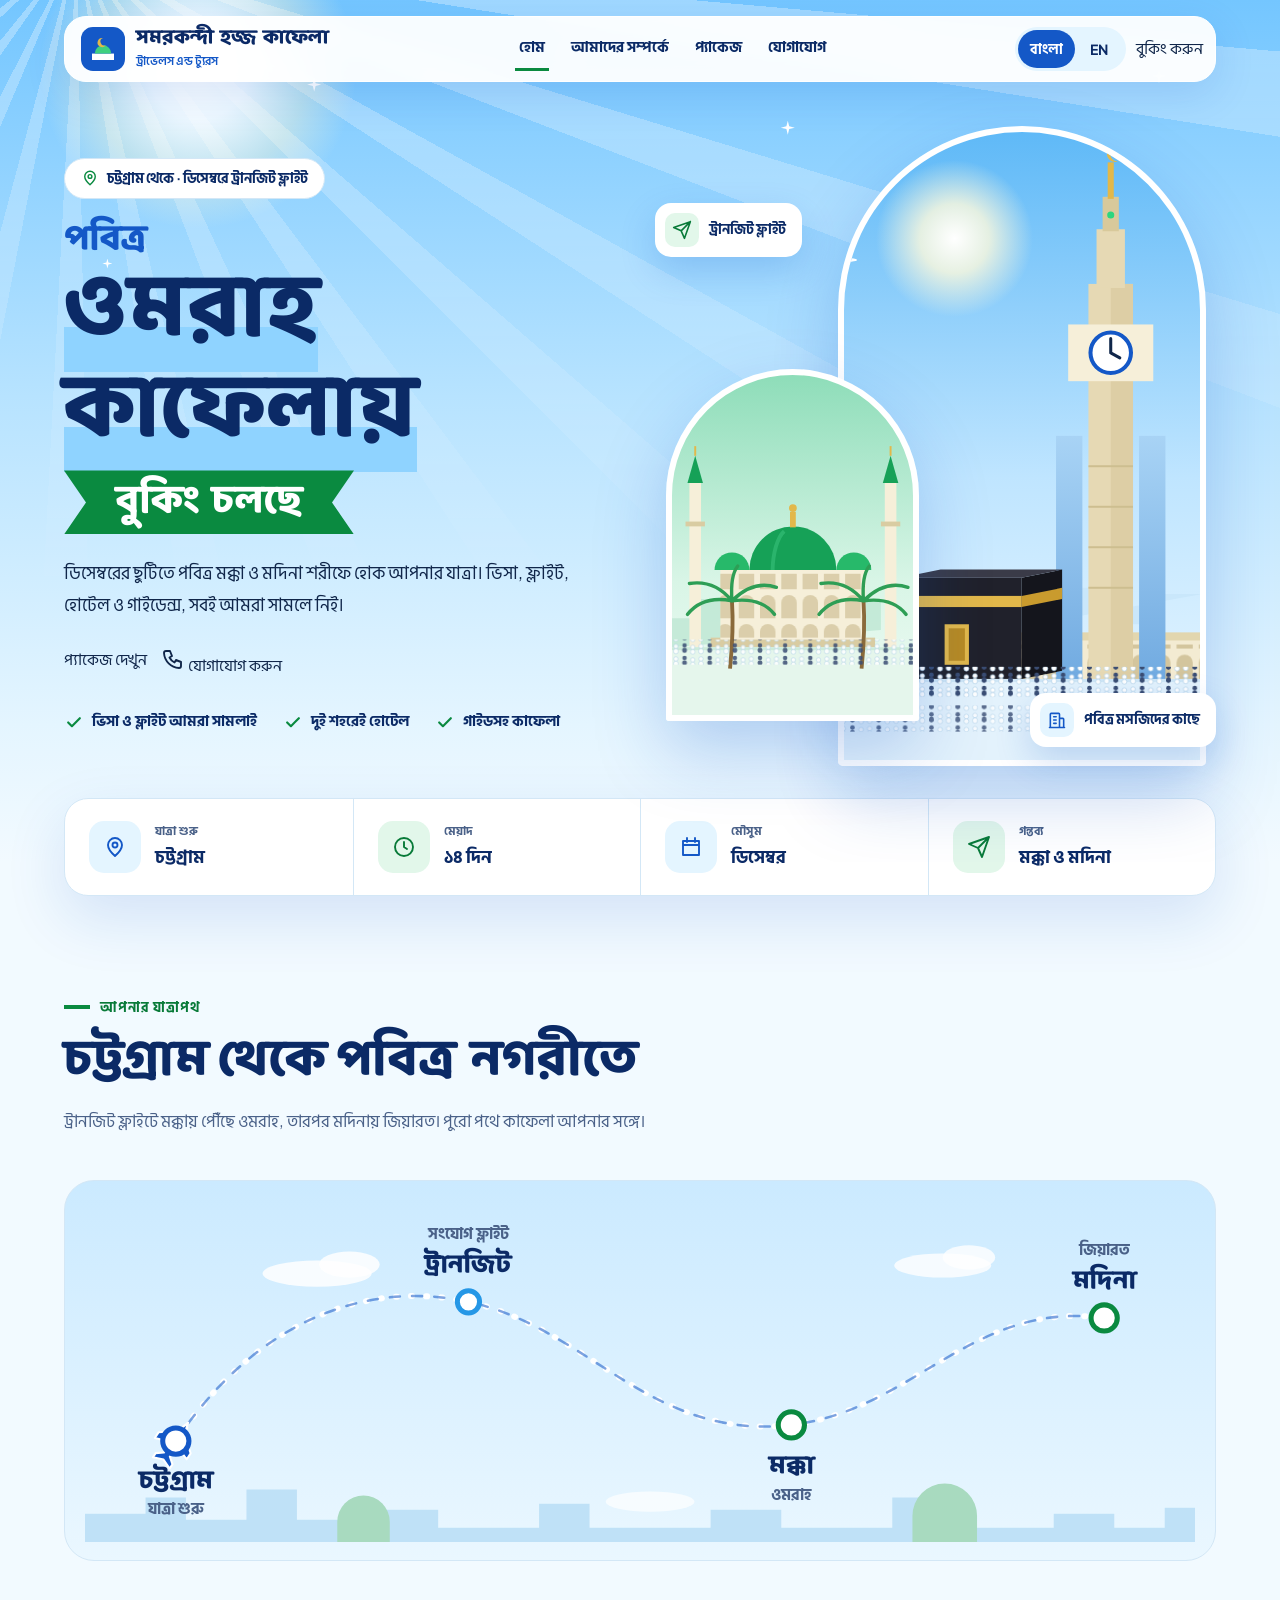
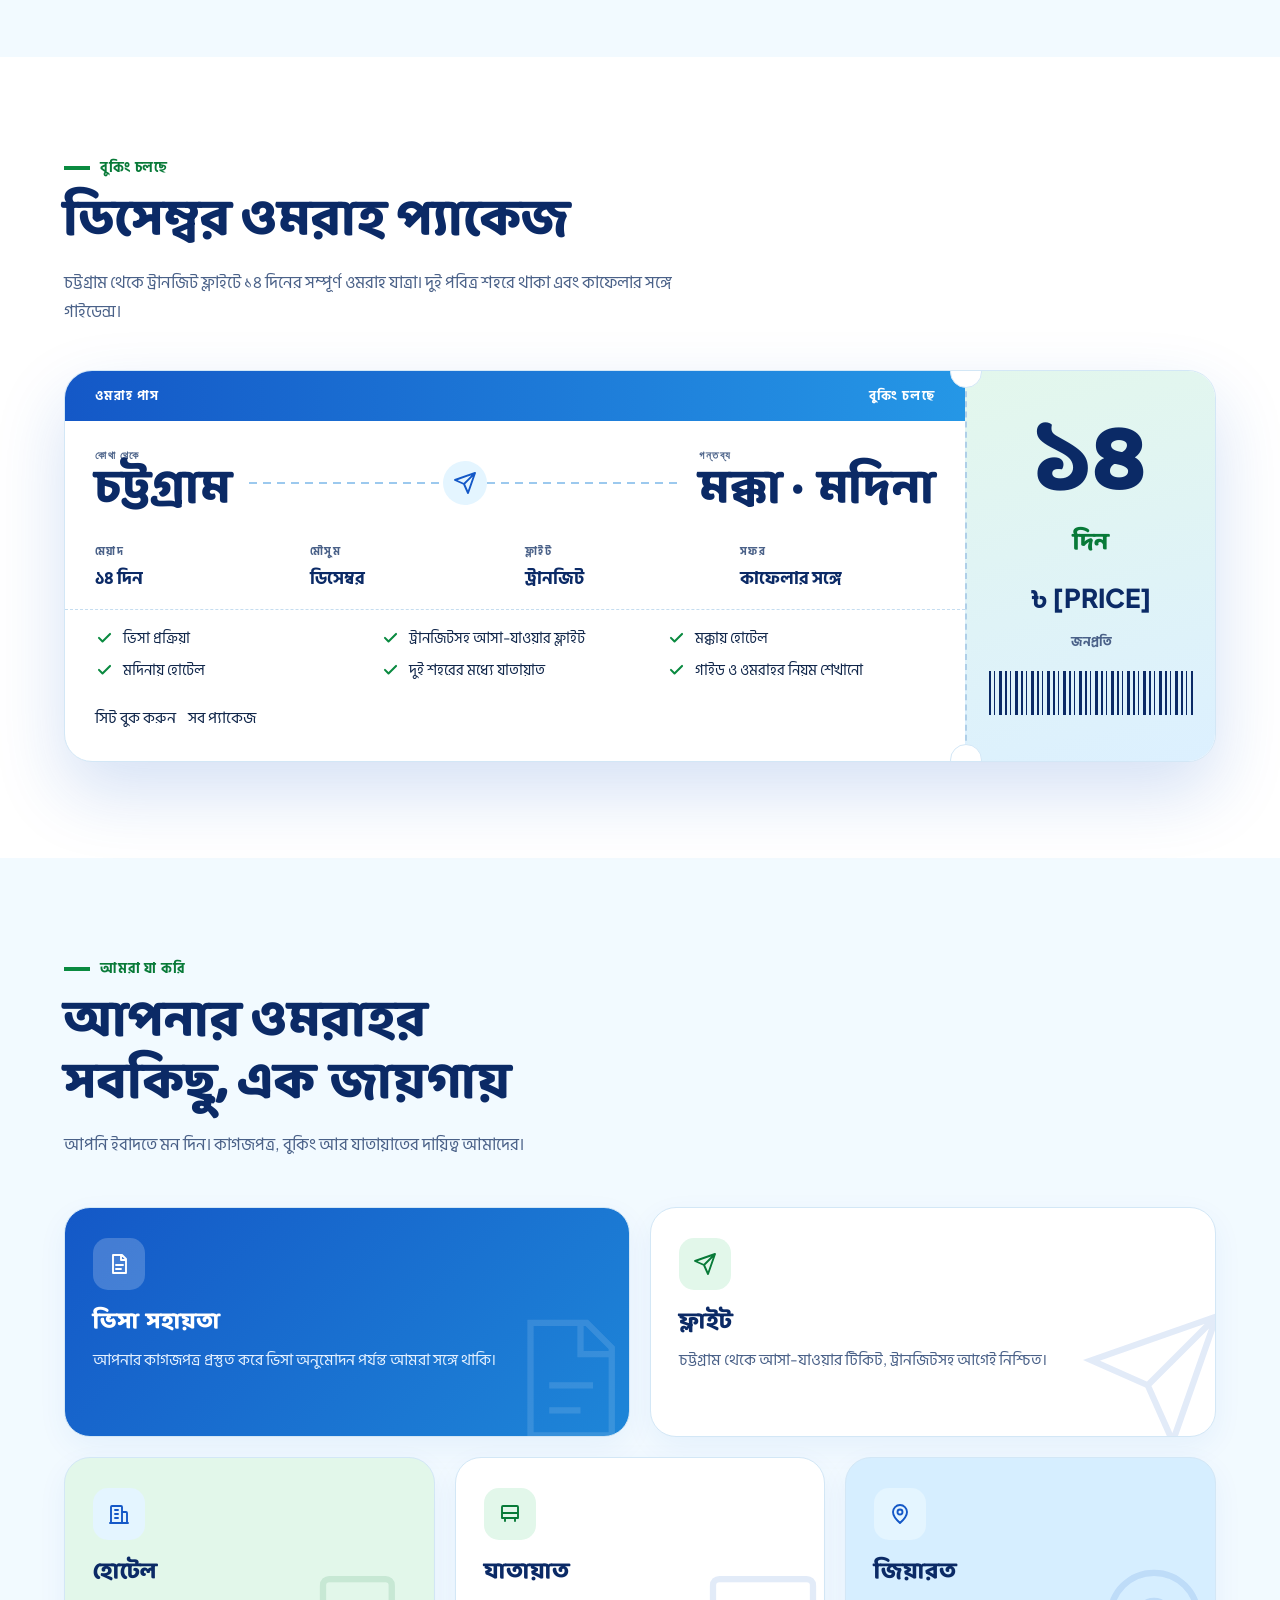
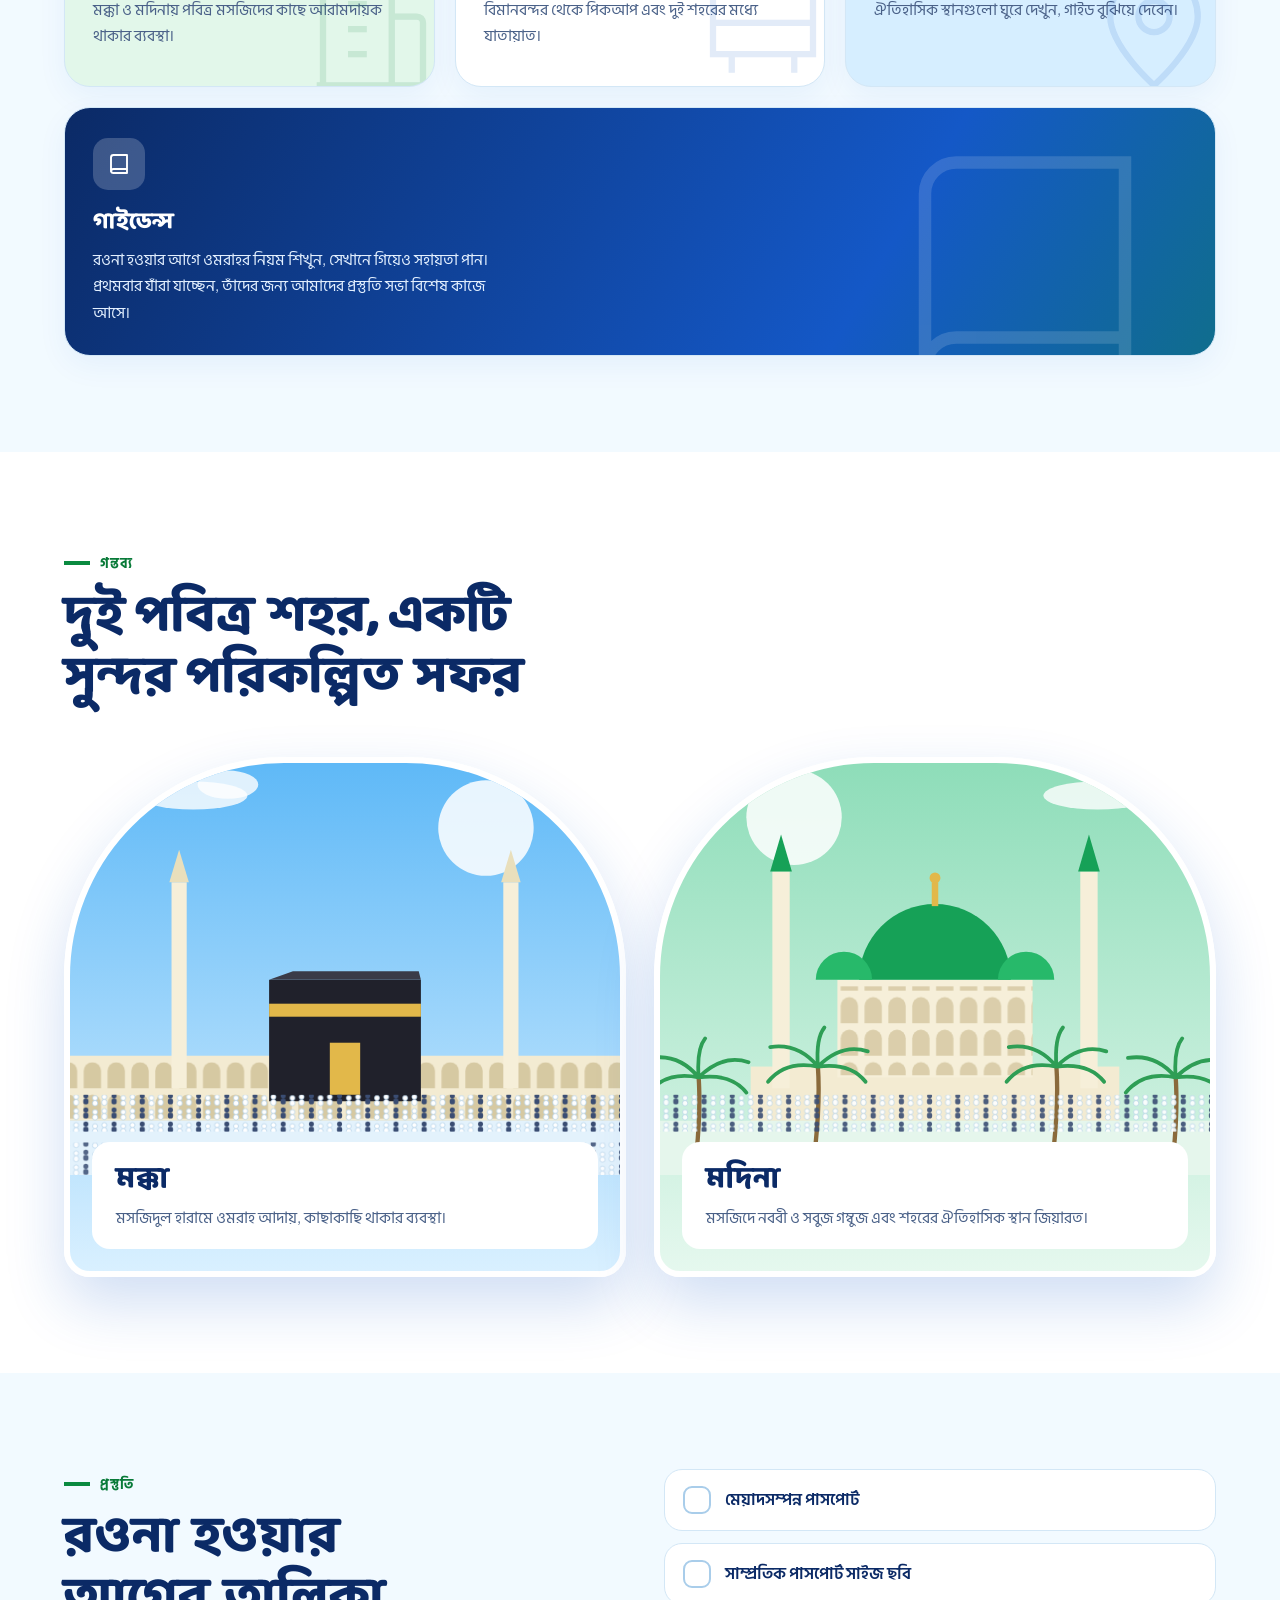
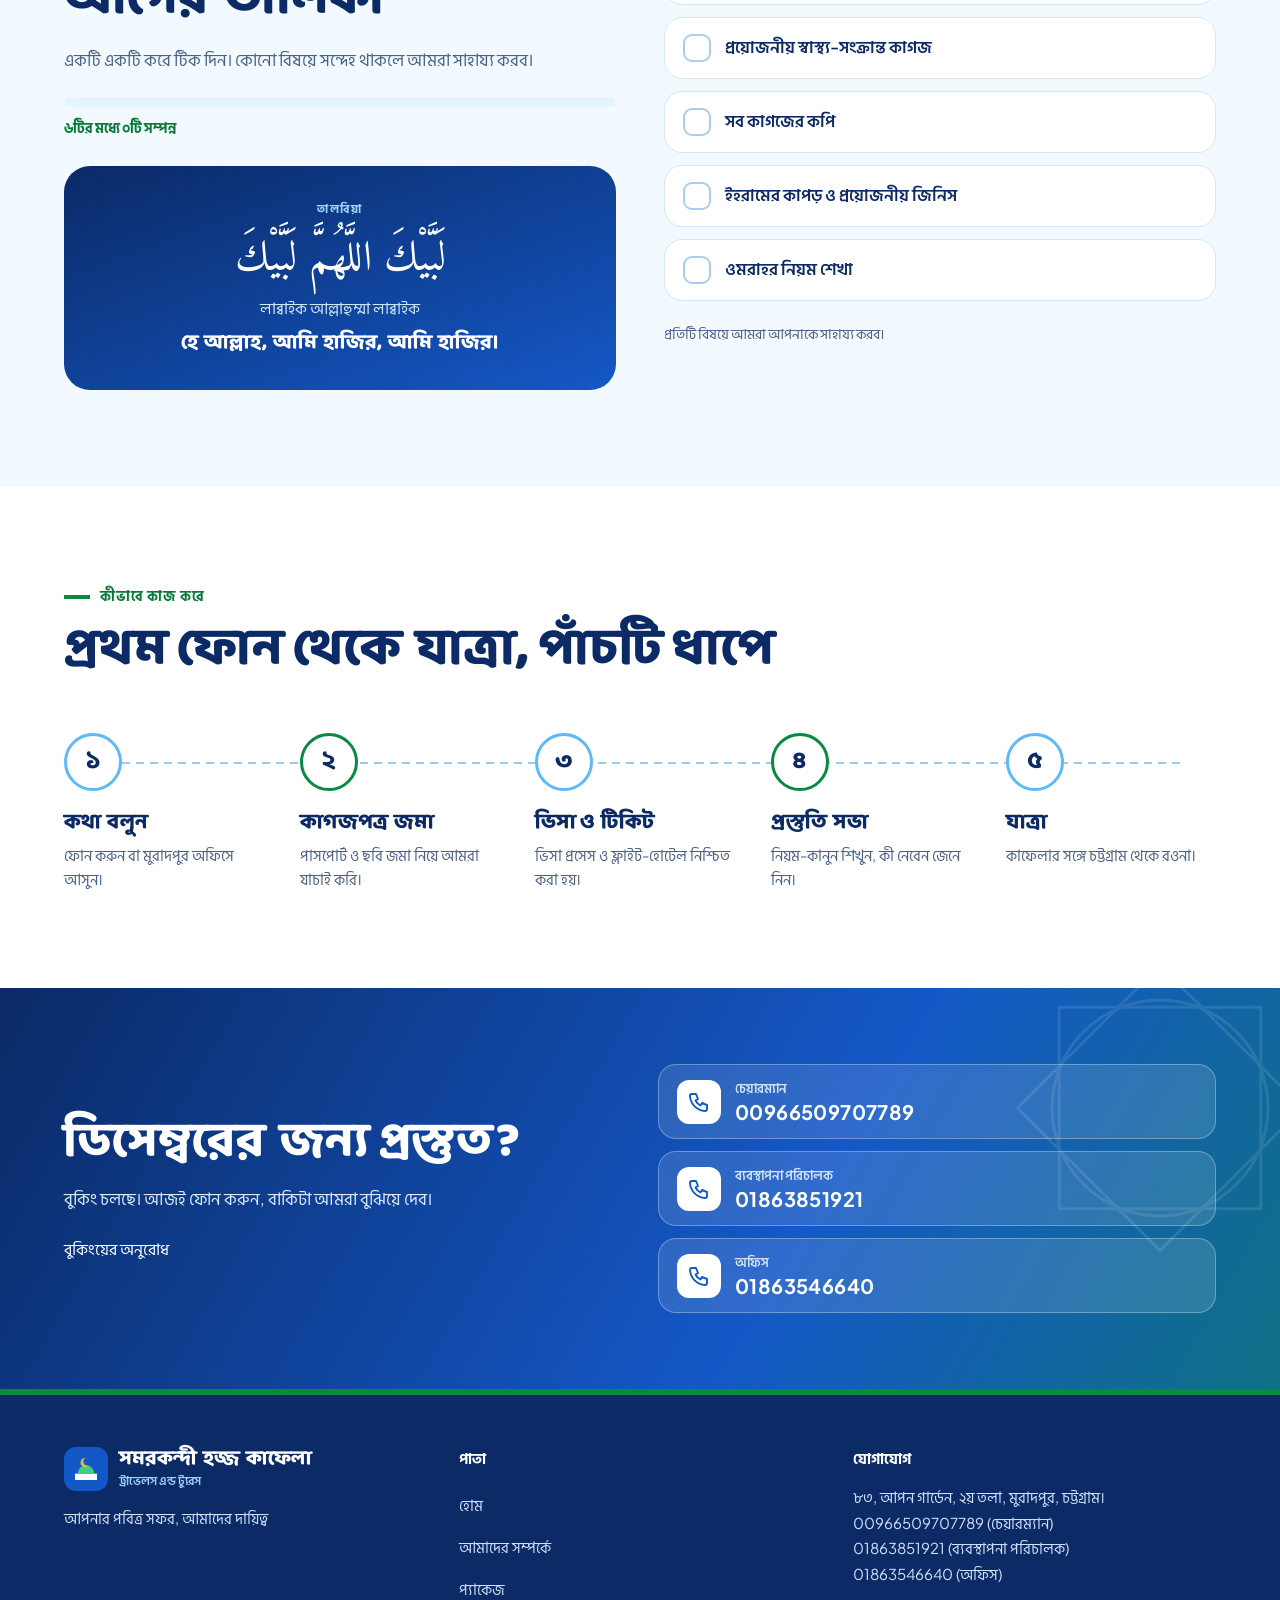
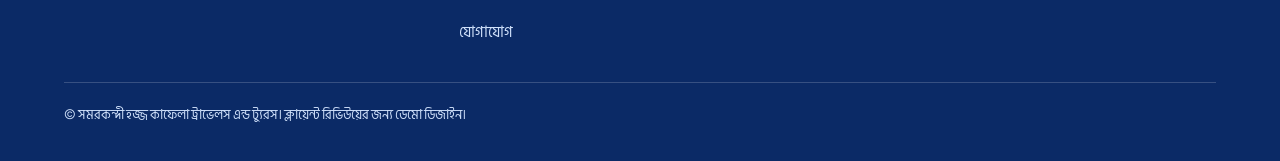
==== commit 13eee6cc: "make it responsive" ====
--- a/index.html
+++ b/index.html
@@ -92,10 +92,12 @@
             <path d="M15 29a9 9 0 0 1 18 0z" fill="#3FD07F"/>
             <path d="M24 12a5 5 0 1 0 3 8 4 4 0 1 1-3-8z" fill="#E2B84A"/>
           </svg>
-          <span><b data-i18n="samarkandi_hajj_kafela">সমরকন্দী হজ্জ কাফেলা</b><small data-i18n="travels_and_tours">ট্রাভেলস এন্ড ট্যুরস</small></span> </a>
-        <nav class="links" aria-label="Main">
-          <a class="nl on" aria-current="page" href="index.html" data-i18n="home">হোম</a> <a class="nl" aria-current="false" href="about.html" data-i18n="about_us">আমাদের সম্পর্কে</a> <a class="nl" aria-current="false" href="packages.html" data-i18n="packages">প্যাকেজ</a> <a class="nl" aria-current="false" href="contact.html" data-i18n="contact">যোগাযোগ</a>
-        </nav>
+          <span>
+            <b data-i18n="samarkandi_hajj_kafela">সমরকন্দী হজ্জ কাফেলা</b>
+            <small data-i18n="travels_and_tours">ট্রাভেলস এন্ড ট্যুরস</small>
+          </span>
+        </a>
+
         <div class="right">
           <div class="lang" role="group" aria-label="Language">
             <button type="button" class="on" data-lang="bn" lang="bn" aria-pressed="true" data-noi18n="1">
@@ -105,7 +107,34 @@
               EN
             </button>
           </div>
-          <a class="btn btn-g" href="contact.html" data-i18n="book_now">বুকিং করুন</a>
+
+          <a class="btn btn-g nav-cta-desk" href="contact.html" data-i18n="book_now">বুকিং করুন</a>
+
+          <button
+            type="button"
+            class="nav-tog"
+            id="nav-toggle"
+            aria-expanded="false"
+            aria-controls="nav-drawer"
+            aria-label="মেনু খুলুন"
+          >
+            <svg class="ic ic-open" viewBox="0 0 24 24" aria-hidden="true">
+              <path d="M4 7h16M4 12h16M4 17h16" />
+            </svg>
+            <svg class="ic ic-close" viewBox="0 0 24 24" aria-hidden="true">
+              <path d="M6 6l12 12M18 6L6 18" />
+            </svg>
+          </button>
+        </div>
+
+        <div class="nav-drawer" id="nav-drawer">
+          <nav class="links" aria-label="Main">
+            <a class="nl on" aria-current="page" href="index.html" data-i18n="home">হোম</a>
+            <a class="nl" aria-current="false" href="about.html" data-i18n="about_us">আমাদের সম্পর্কে</a>
+            <a class="nl" aria-current="false" href="packages.html" data-i18n="packages">প্যাকেজ</a>
+            <a class="nl" aria-current="false" href="contact.html" data-i18n="contact">যোগাযোগ</a>
+          </nav>
+          <a class="btn btn-g nav-cta-mob" href="contact.html" data-i18n="book_now">বুকিং করুন</a>
         </div>
       </div>
     </header>
--- a/css/styles.css
+++ b/css/styles.css
@@ -53,25 +53,27 @@
 @keyframes pagein{from{opacity:0;transform:translateY(14px)}to{opacity:1;transform:none}}
 
 /* ---------- nav ---------- */
-.nav{position:relative;z-index:3;max-width:1200px;margin:0 auto;padding:16px 24px 0}
-.nav-in{display:flex;align-items:center;justify-content:space-between;gap:14px;flex-wrap:wrap;padding:10px 12px 10px 16px;background:rgba(255,255,255,.9);border:1px solid #fff;border-radius:22px;box-shadow:0 12px 40px rgba(20,88,199,.14)}
-.brand{text-decoration:none;display:flex;align-items:center;gap:12px;color:var(--navy);background:none;border:0;padding:0;text-align:left}
-.brand b{display:block;font-family:var(--disp);font-size:20px;font-weight:800;line-height:1.1}
+.nav{position:relative;z-index:20;max-width:1200px;margin:0 auto;padding:16px 24px 0}
+.nav-in{display:flex;align-items:center;justify-content:space-between;gap:14px;padding:10px 12px 10px 16px;background:rgba(255,255,255,.94);border:1px solid #fff;border-radius:22px;box-shadow:0 12px 40px rgba(20,88,199,.14);-webkit-backdrop-filter: blur(10px); backdrop-filter:blur(10px)}
+.brand{text-decoration:none;display:flex;align-items:center;gap:11px;color:var(--navy);background:none;border:0;padding:0;text-align:left;min-width:0}
+.brand svg{flex:none}
+.brand b{display:block;font-family:var(--disp);font-size:20px;font-weight:800;line-height:1.12}
 .brand small{display:block;margin-top:2px;font-size:12px;font-weight:600;color:var(--blue)}
-.links{display:flex;align-items:center;gap:18px}
-.nl{display:inline-flex;align-items:center;text-decoration:none;background:none;border:0;border-bottom:3px solid transparent;min-height:44px;padding:0 4px;color:var(--navy);font-weight:700;font-size:15px}
+.nav-drawer{display:contents}
+.links{display:flex;align-items:center;gap:18px;order:2}
+.nl{display:inline-flex;align-items:center;text-decoration:none;background:none;border:0;border-bottom:3px solid transparent;min-height:44px;padding:0 4px;color:var(--navy);font-weight:700;font-size:15px;transition:color .2s ease}
 .nl:hover{color:var(--blue)}
 .nl.on{border-bottom-color:var(--green)}
-.right{display:flex;align-items:center;gap:10px}
+.right{display:flex;align-items:center;gap:10px;order:3;flex:none}
 .lang{display:inline-flex;background:var(--mist);border-radius:999px;padding:3px}
-.lang button{border:0;background:transparent;min-height:40px;min-width:52px;padding:0 14px;border-radius:999px;font-weight:700;color:var(--navy)}
+.lang button{border:0;background:transparent;min-height:38px;min-width:48px;padding:0 12px;border-radius:999px;font-weight:700;font-size:14px;color:var(--navy);transition:background .2s ease,color .2s ease}
 .lang button.on{background:var(--blue);color:#fff}
-.btn{display:inline-flex;align-items:center;justify-content:center;gap:10px;min-height:50px;padding:0 28px;border:0;border-radius:999px;font-weight:700;font-size:16px;transition:transform .2s ease,box-shadow .2s ease}
-.btn:hover{transform:translateY(-2px)}
-.btn-g{background:var(--green);color:#fff;box-shadow:0 10px 24px rgba(10,138,64,.32)}
-.btn-b{background:var(--blue);color:#fff;box-shadow:0 10px 24px rgba(20,88,199,.3)}
-.btn-w{background:#fff;color:var(--navy);border:1px solid var(--line)}
-.btn svg{width:20px;height:20px}
+.nav-tog{display:none;align-items:center;justify-content:center;width:44px;height:44px;padding:0;border:1px solid var(--line);border-radius:14px;background:var(--paper);color:var(--navy);transition:background .2s ease,border-color .2s ease}
+.nav-tog:hover{background:var(--mist);border-color:var(--sky)}
+.nav-tog .ic-close{display:none}
+.nav-tog[aria-expanded="true"] .ic-open{display:none}
+.nav-tog[aria-expanded="true"] .ic-close{display:block}
+.nav-cta-mob{display:none}
 
 /* ---------- hero ---------- */
 .hero{position:relative;z-index:2;display:grid;grid-template-columns:repeat(auto-fit,minmax(min(100%,470px),1fr));gap:30px;align-items:center;max-width:1200px;margin:0 auto;padding:44px 24px 96px}
@@ -333,11 +335,18 @@
   .rv{animation:rvup linear both;animation-timeline:view();animation-range:entry 0% entry 60%}
   @keyframes rvup{from{opacity:.35;transform:translateY(26px)}to{opacity:1;transform:none}}
 }
-
 @media (max-width:900px){
   .nav{padding:12px 16px 0}
-  .links{order:3;width:100%;overflow-x:auto;gap:14px}
-  .nl{white-space:nowrap}
+  .nav-in{flex-wrap:wrap;padding:10px 12px}
+  .nav-cta-desk{display:none}
+  .nav-tog{display:inline-flex}
+  .nav-drawer{display:none;order:4;width:100%;flex-direction:column;gap:8px;padding-top:12px;margin-top:8px;border-top:1px solid var(--line)}
+  .nav-drawer.open{display:flex;animation:pagein .22s ease both}
+  .links{flex-direction:column;align-items:stretch;width:100%;gap:4px}
+  .nl{width:100%;min-height:46px;padding:10px 14px;border-bottom:0;border-left:4px solid transparent;border-radius:12px;font-size:16px}
+  .nl:hover{background:var(--paper)}
+  .nl.on{background:var(--mint);border-left-color:var(--green);color:var(--greend)}
+  .nav-cta-mob{display:inline-flex;width:100%;margin-top:4px}
   .hero{padding:30px 20px 90px}
   .phead{padding:30px 20px 160px}
   .sec{padding:72px 0}
@@ -353,10 +362,17 @@
   .chip.a{left:0}.chip.b{right:0}
   .city{min-height:460px;border-radius:180px 180px 26px 26px}
 }
+@media (max-width:520px){
+  .brand svg{width:38px;height:38px}
+  .brand b{font-size:16px}
+  .brand small{font-size:11px}
+  .right{gap:6px}
+  .lang button{min-height:34px;min-width:42px;padding:0 9px;font-size:13px}
+  .nav-tog{width:40px;height:40px;border-radius:12px}
+}
 @media (max-width:700px){
   .route svg.rt{display:none}
   .rtm{display:block}
-  .nav-in .btn-g{display:none}
 }
 @media (prefers-reduced-motion:reduce){
   *,*::before,*::after{animation:none!important;transition:none!important}
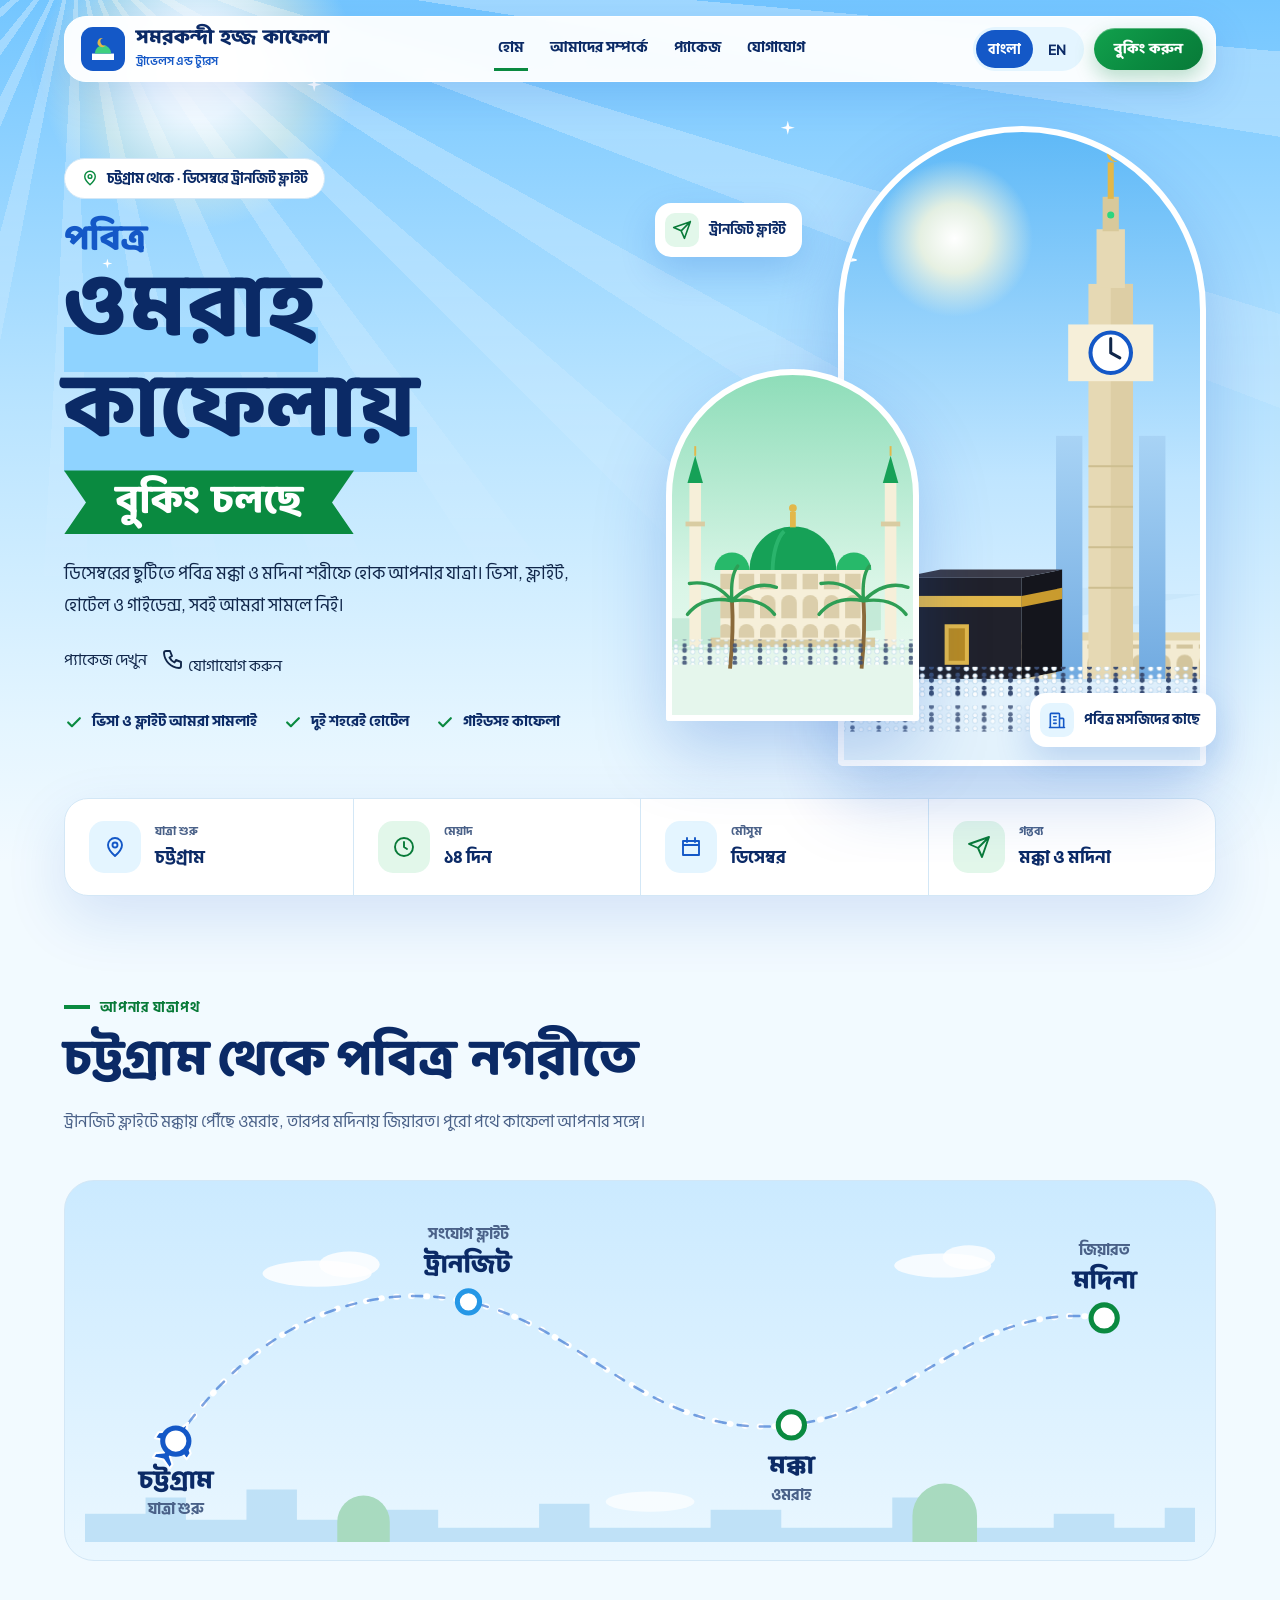
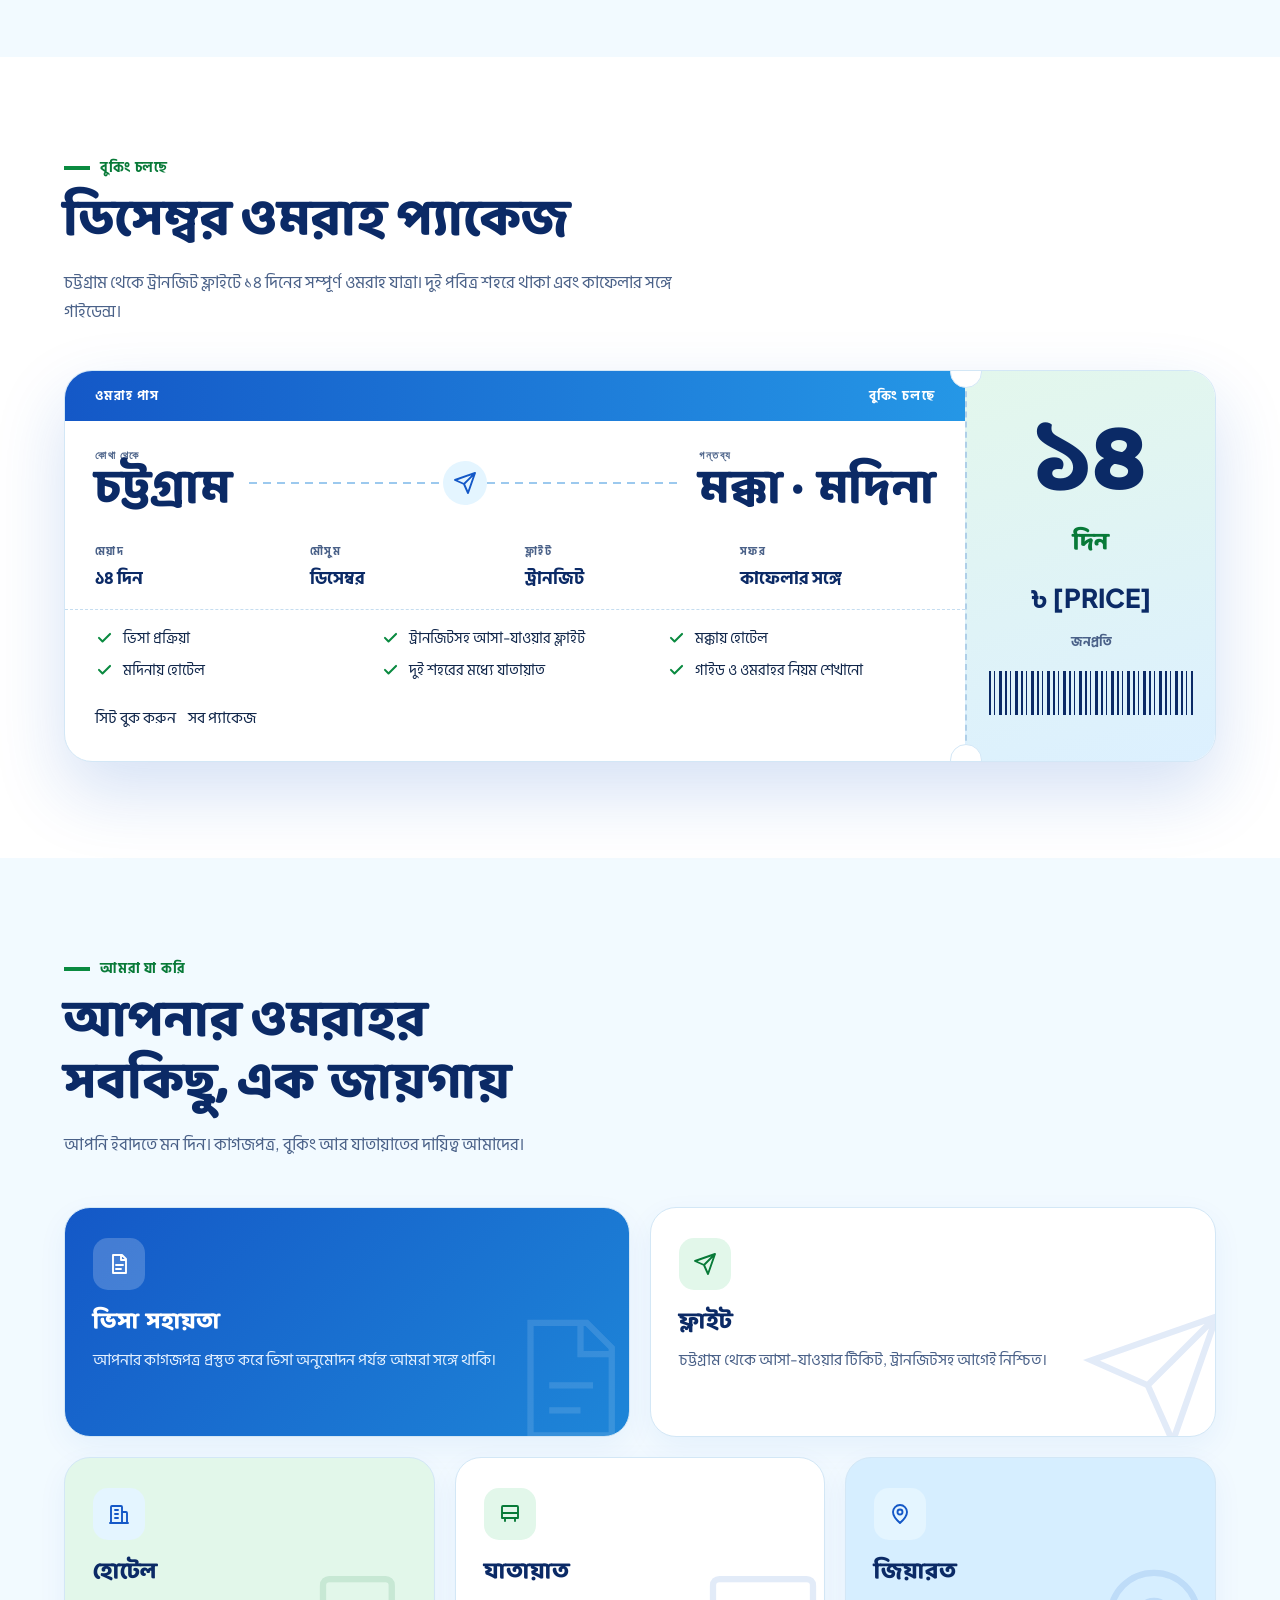
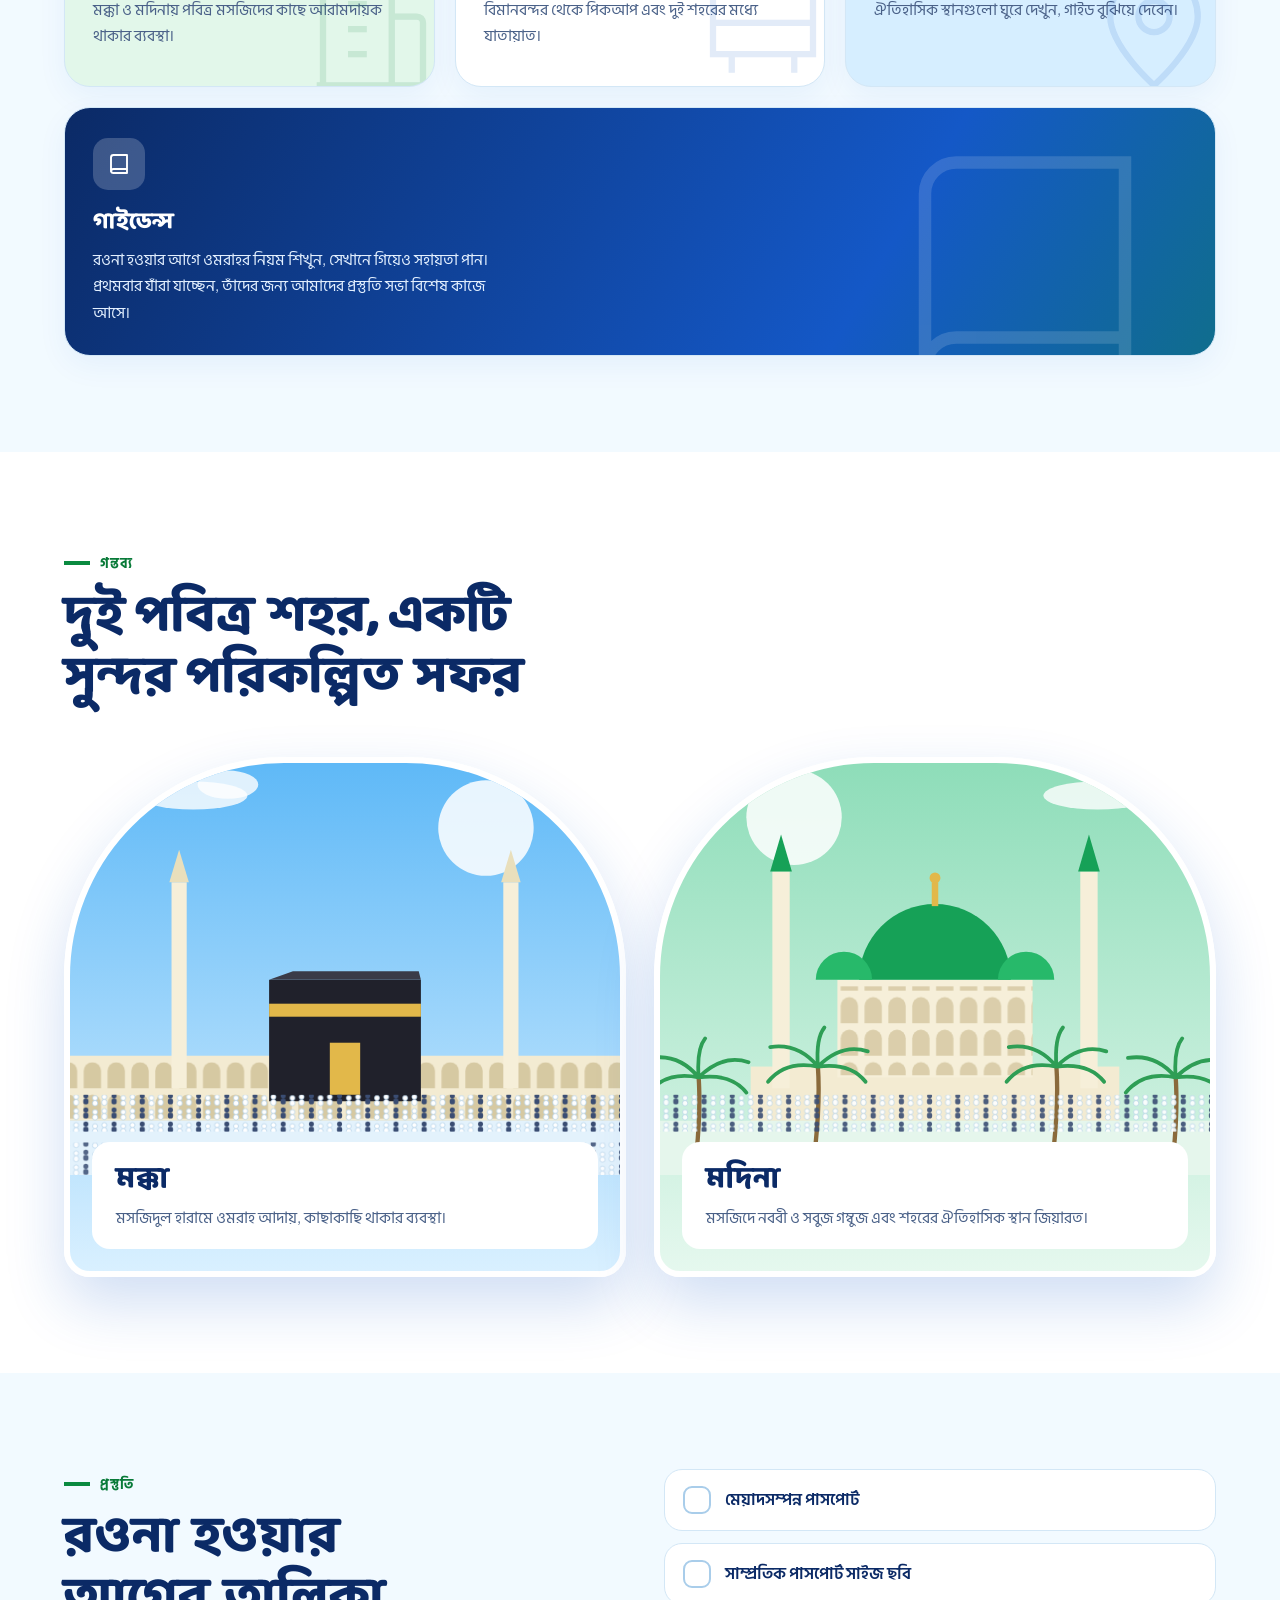
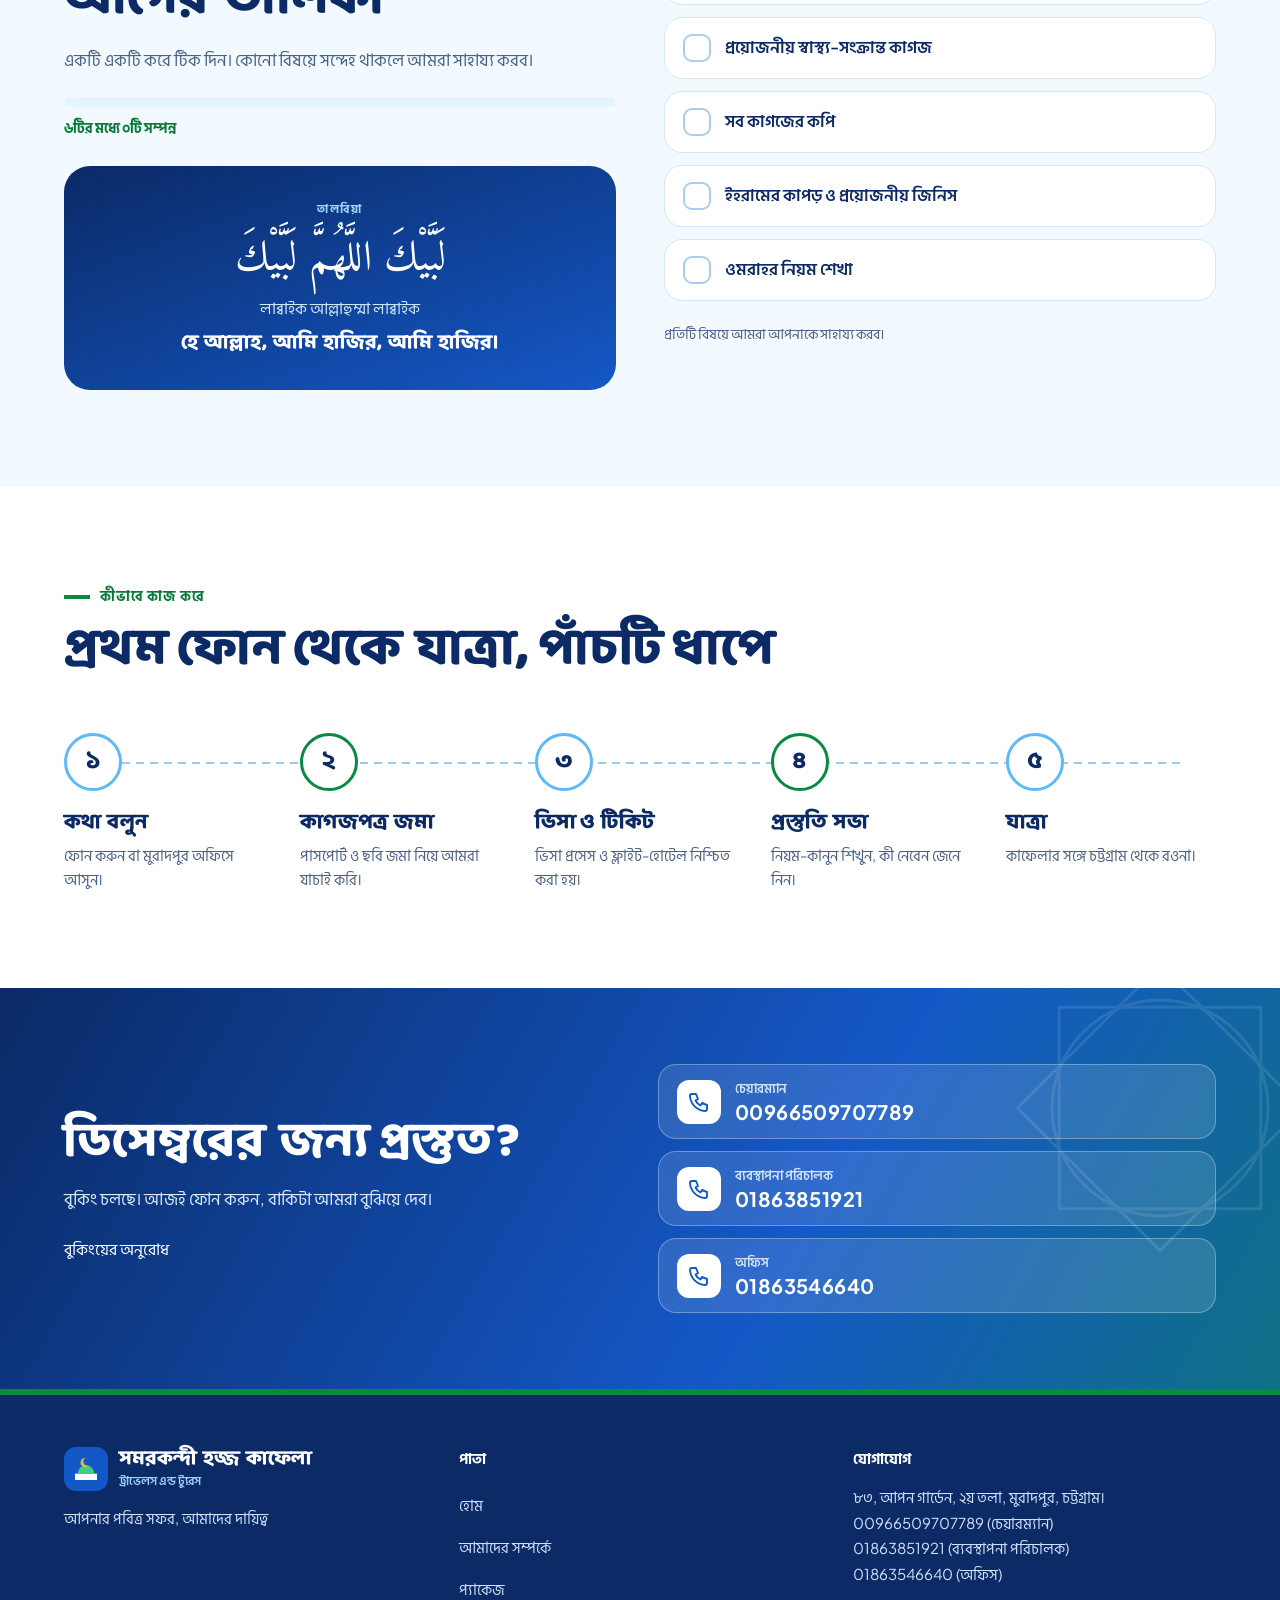
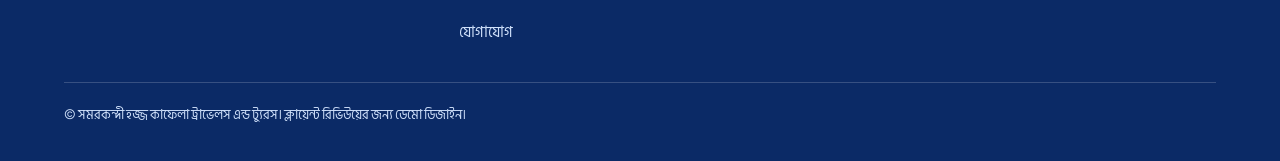
==== commit 64939340: "navbar made responsive" ====
--- a/index.html
+++ b/index.html
@@ -99,7 +99,7 @@
         </a>
 
         <div class="right">
-          <div class="lang" role="group" aria-label="Language">
+          <div class="lang lang-desk" role="group" aria-label="Language">
             <button type="button" class="on" data-lang="bn" lang="bn" aria-pressed="true" data-noi18n="1">
               বাংলা
             </button>
@@ -134,7 +134,18 @@
             <a class="nl" aria-current="false" href="packages.html" data-i18n="packages">প্যাকেজ</a>
             <a class="nl" aria-current="false" href="contact.html" data-i18n="contact">যোগাযোগ</a>
           </nav>
-          <a class="btn btn-g nav-cta-mob" href="contact.html" data-i18n="book_now">বুকিং করুন</a>
+
+          <div class="mob-actions">
+            <div class="lang lang-mob" role="group" aria-label="Language">
+              <button type="button" class="on" data-lang="bn" lang="bn" aria-pressed="true" data-noi18n="1">
+                বাংলা
+              </button>
+              <button type="button" class="" data-lang="en" lang="en" aria-pressed="false" data-noi18n="1">
+                EN
+              </button>
+            </div>
+            <a class="btn btn-g nav-cta-mob" href="contact.html" data-i18n="book_now">বুকিং করুন</a>
+          </div>
         </div>
       </div>
     </header>
--- a/css/styles.css
+++ b/css/styles.css
@@ -54,9 +54,10 @@
 
 /* ---------- nav ---------- */
 .nav{position:relative;z-index:20;max-width:1200px;margin:0 auto;padding:16px 24px 0}
-.nav-in{display:flex;align-items:center;justify-content:space-between;gap:14px;padding:10px 12px 10px 16px;background:rgba(255,255,255,.94);border:1px solid #fff;border-radius:22px;box-shadow:0 12px 40px rgba(20,88,199,.14);-webkit-backdrop-filter: blur(10px); backdrop-filter:blur(10px)}
+.nav-in{display:flex;align-items:center;justify-content:space-between;gap:14px;padding:10px 12px 10px 16px;background:rgba(255,255,255,.94);border:1px solid #fff;border-radius:22px;box-shadow:0 12px 40px rgba(20,88,199,.14);-webkit-backdrop-filter:blur(10px);backdrop-filter:blur(10px)}
 .brand{text-decoration:none;display:flex;align-items:center;gap:11px;color:var(--navy);background:none;border:0;padding:0;text-align:left;min-width:0}
 .brand svg{flex:none}
+.brand span{min-width:0}
 .brand b{display:block;font-family:var(--disp);font-size:20px;font-weight:800;line-height:1.12}
 .brand small{display:block;margin-top:2px;font-size:12px;font-weight:600;color:var(--blue)}
 .nav-drawer{display:contents}
@@ -73,7 +74,79 @@
 .nav-tog .ic-close{display:none}
 .nav-tog[aria-expanded="true"] .ic-open{display:none}
 .nav-tog[aria-expanded="true"] .ic-close{display:block}
+.mob-actions{display:none}
 .nav-cta-mob{display:none}
+
+.nav-cta-desk,
+.nav-cta-mob{
+  position:relative;
+  display:inline-flex;
+  align-items:center;
+  justify-content:center;
+  gap:8px;
+  text-decoration:none;
+  font-family:var(--disp);
+  font-weight:800;
+  color:#fff;
+  background:linear-gradient(135deg,#12A14D 0%,var(--green) 55%,var(--greend) 100%);
+  box-shadow:0 8px 20px rgba(10,138,64,.28),inset 0 1px 0 rgba(255,255,255,.32);
+  overflow:hidden;
+  transition:transform .2s ease,box-shadow .2s ease,background .2s ease;
+}
+
+.nav-cta-desk{
+  min-height:42px;
+  padding:0 20px;
+  border-radius:999px;
+  font-size:14.5px;
+  white-space:nowrap;
+}
+
+.nav-cta-mob{
+  display:none;
+  width:100%;
+  min-height:46px;
+  padding:0 18px;
+  border-radius:14px;
+  font-size:15.5px;
+}
+
+.nav-cta-desk::after,
+.nav-cta-mob::after{
+  content:"";
+  position:absolute;
+  top:0;
+  left:-110%;
+  width:65%;
+  height:100%;
+  background:linear-gradient(90deg,transparent,rgba(255,255,255,.26),transparent);
+  transform:skewX(-20deg);
+  transition:left .5s ease;
+  pointer-events:none;
+}
+
+.nav-cta-desk:hover,
+.nav-cta-mob:hover{
+  transform:translateY(-2px);
+  background:linear-gradient(135deg,#15B357 0%,#0B9947 55%,#076E32 100%);
+  box-shadow:0 12px 26px rgba(10,138,64,.38),inset 0 1px 0 rgba(255,255,255,.4);
+}
+
+.nav-cta-desk:hover::after,
+.nav-cta-mob:hover::after{
+  left:135%;
+}
+
+.nav-cta-desk:active,
+.nav-cta-mob:active{
+  transform:translateY(0) scale(.98);
+}
+
+.nav-cta-desk:focus-visible,
+.nav-cta-mob:focus-visible{
+  outline:3px solid var(--gold);
+  outline-offset:2px;
+}
 
 /* ---------- hero ---------- */
 .hero{position:relative;z-index:2;display:grid;grid-template-columns:repeat(auto-fit,minmax(min(100%,470px),1fr));gap:30px;align-items:center;max-width:1200px;margin:0 auto;padding:44px 24px 96px}
@@ -338,7 +411,7 @@
 @media (max-width:900px){
   .nav{padding:12px 16px 0}
   .nav-in{flex-wrap:wrap;padding:10px 12px}
-  .nav-cta-desk{display:none}
+  .lang-desk,.nav-cta-desk{display:none}
   .nav-tog{display:inline-flex}
   .nav-drawer{display:none;order:4;width:100%;flex-direction:column;gap:8px;padding-top:12px;margin-top:8px;border-top:1px solid var(--line)}
   .nav-drawer.open{display:flex;animation:pagein .22s ease both}
@@ -346,7 +419,9 @@
   .nl{width:100%;min-height:46px;padding:10px 14px;border-bottom:0;border-left:4px solid transparent;border-radius:12px;font-size:16px}
   .nl:hover{background:var(--paper)}
   .nl.on{background:var(--mint);border-left-color:var(--green);color:var(--greend)}
-  .nav-cta-mob{display:inline-flex;width:100%;margin-top:4px}
+  .mob-actions{display:flex;flex-direction:column;gap:10px;padding-top:6px}
+  .lang-mob{align-self:flex-start}
+  .nav-cta-mob{display:inline-flex;width:100%}
   .hero{padding:30px 20px 90px}
   .phead{padding:30px 20px 160px}
   .sec{padding:72px 0}
